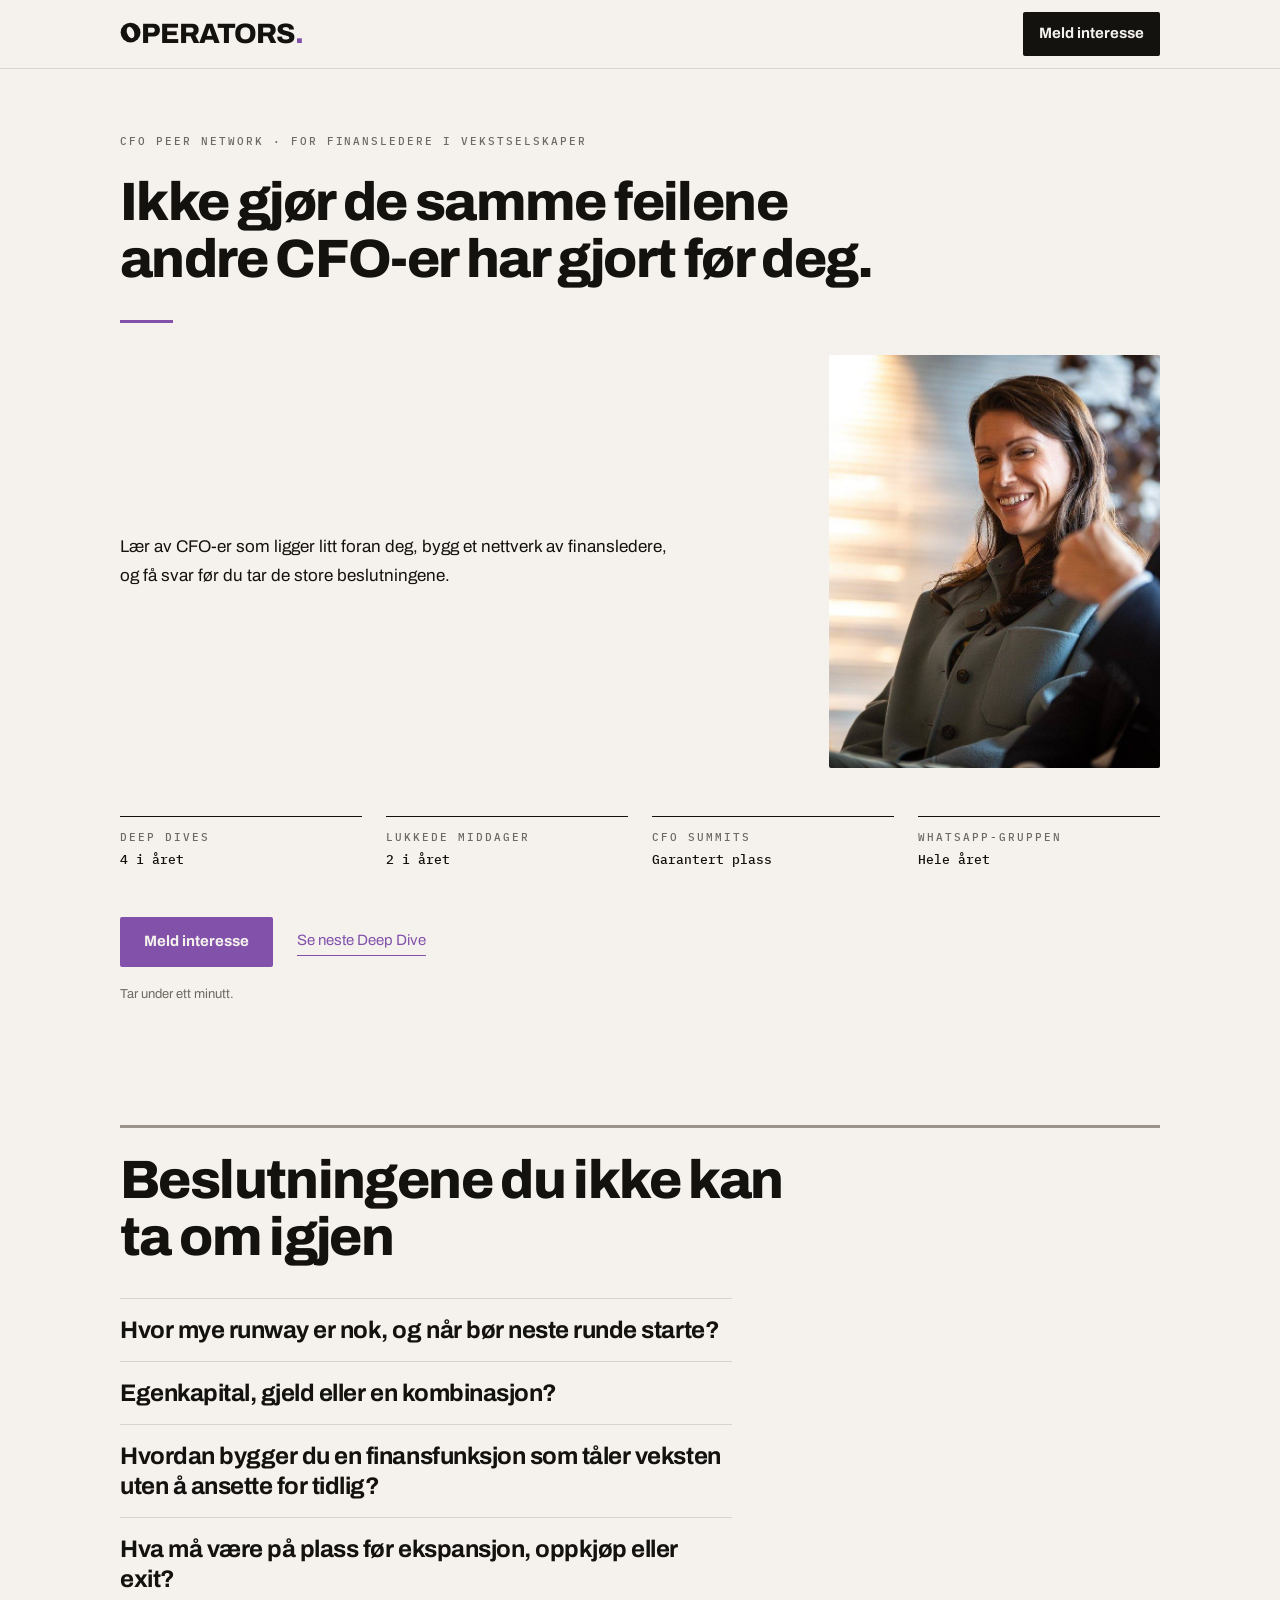
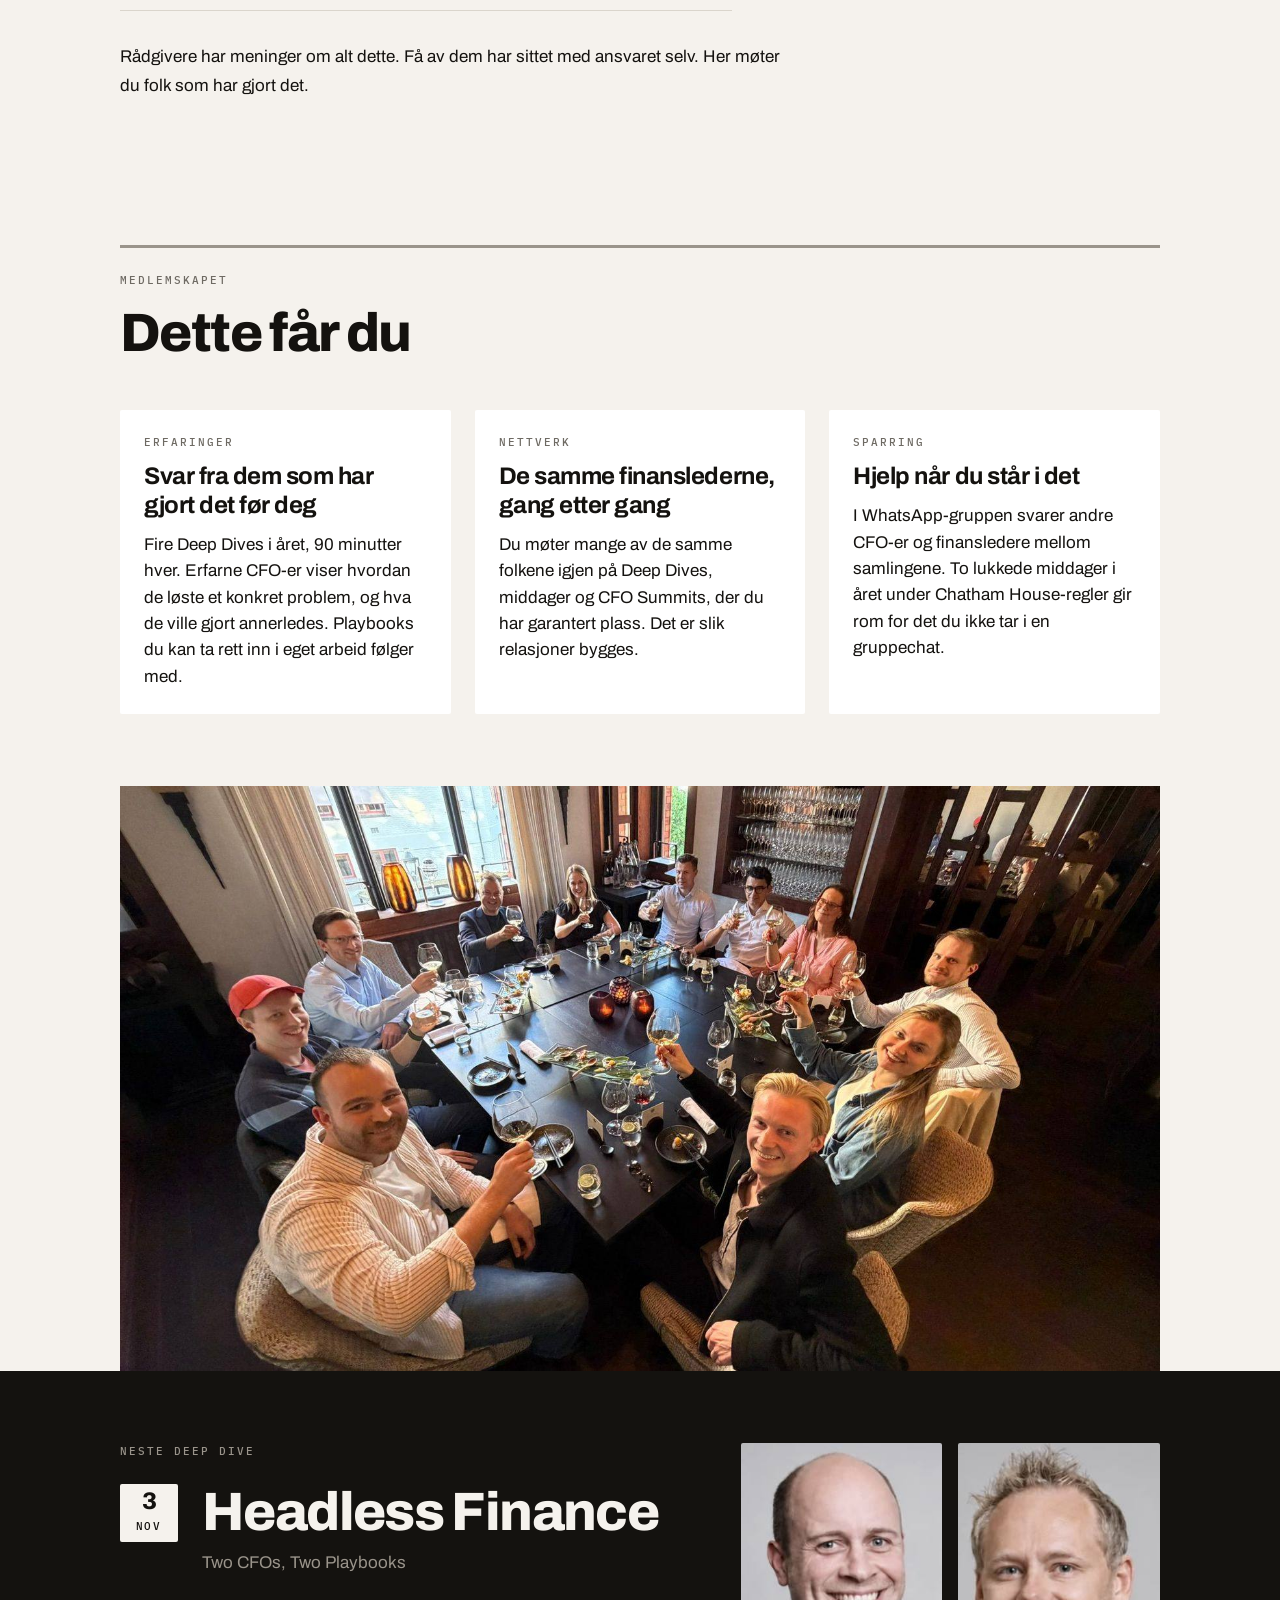
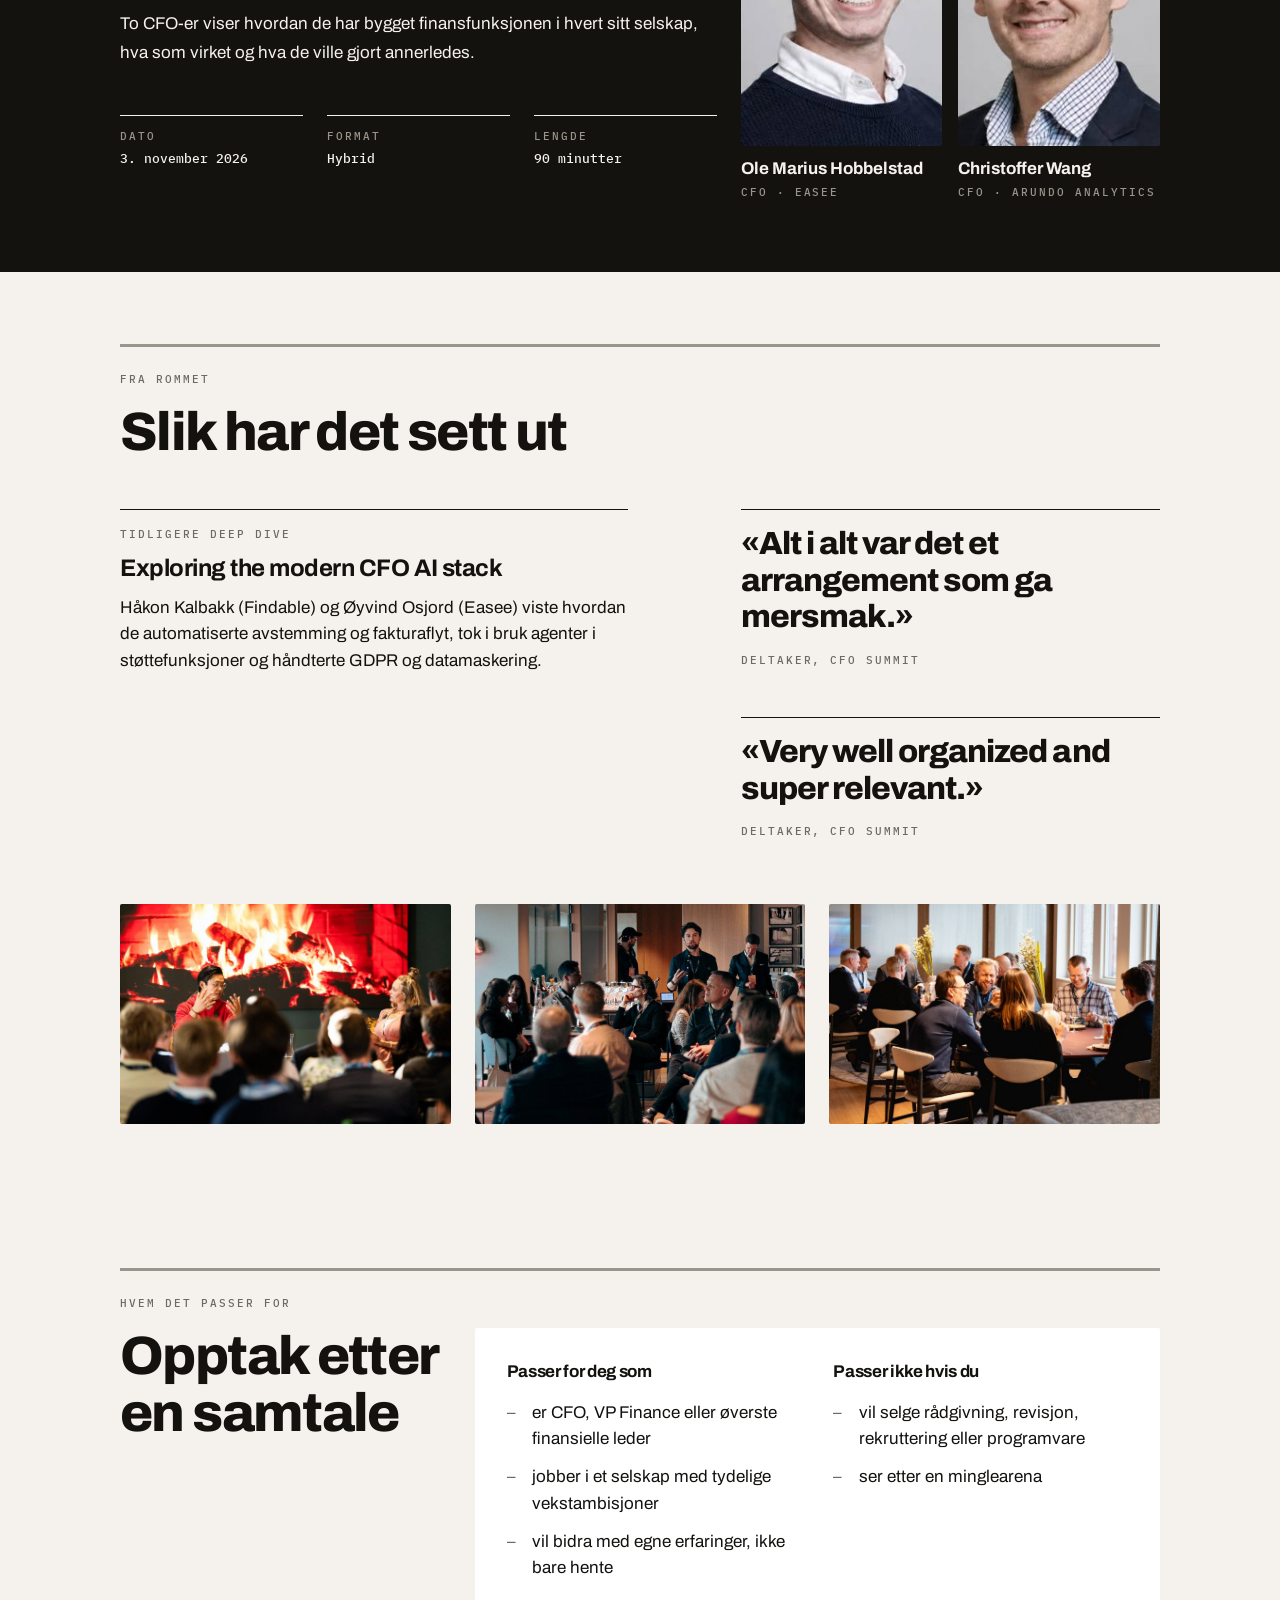
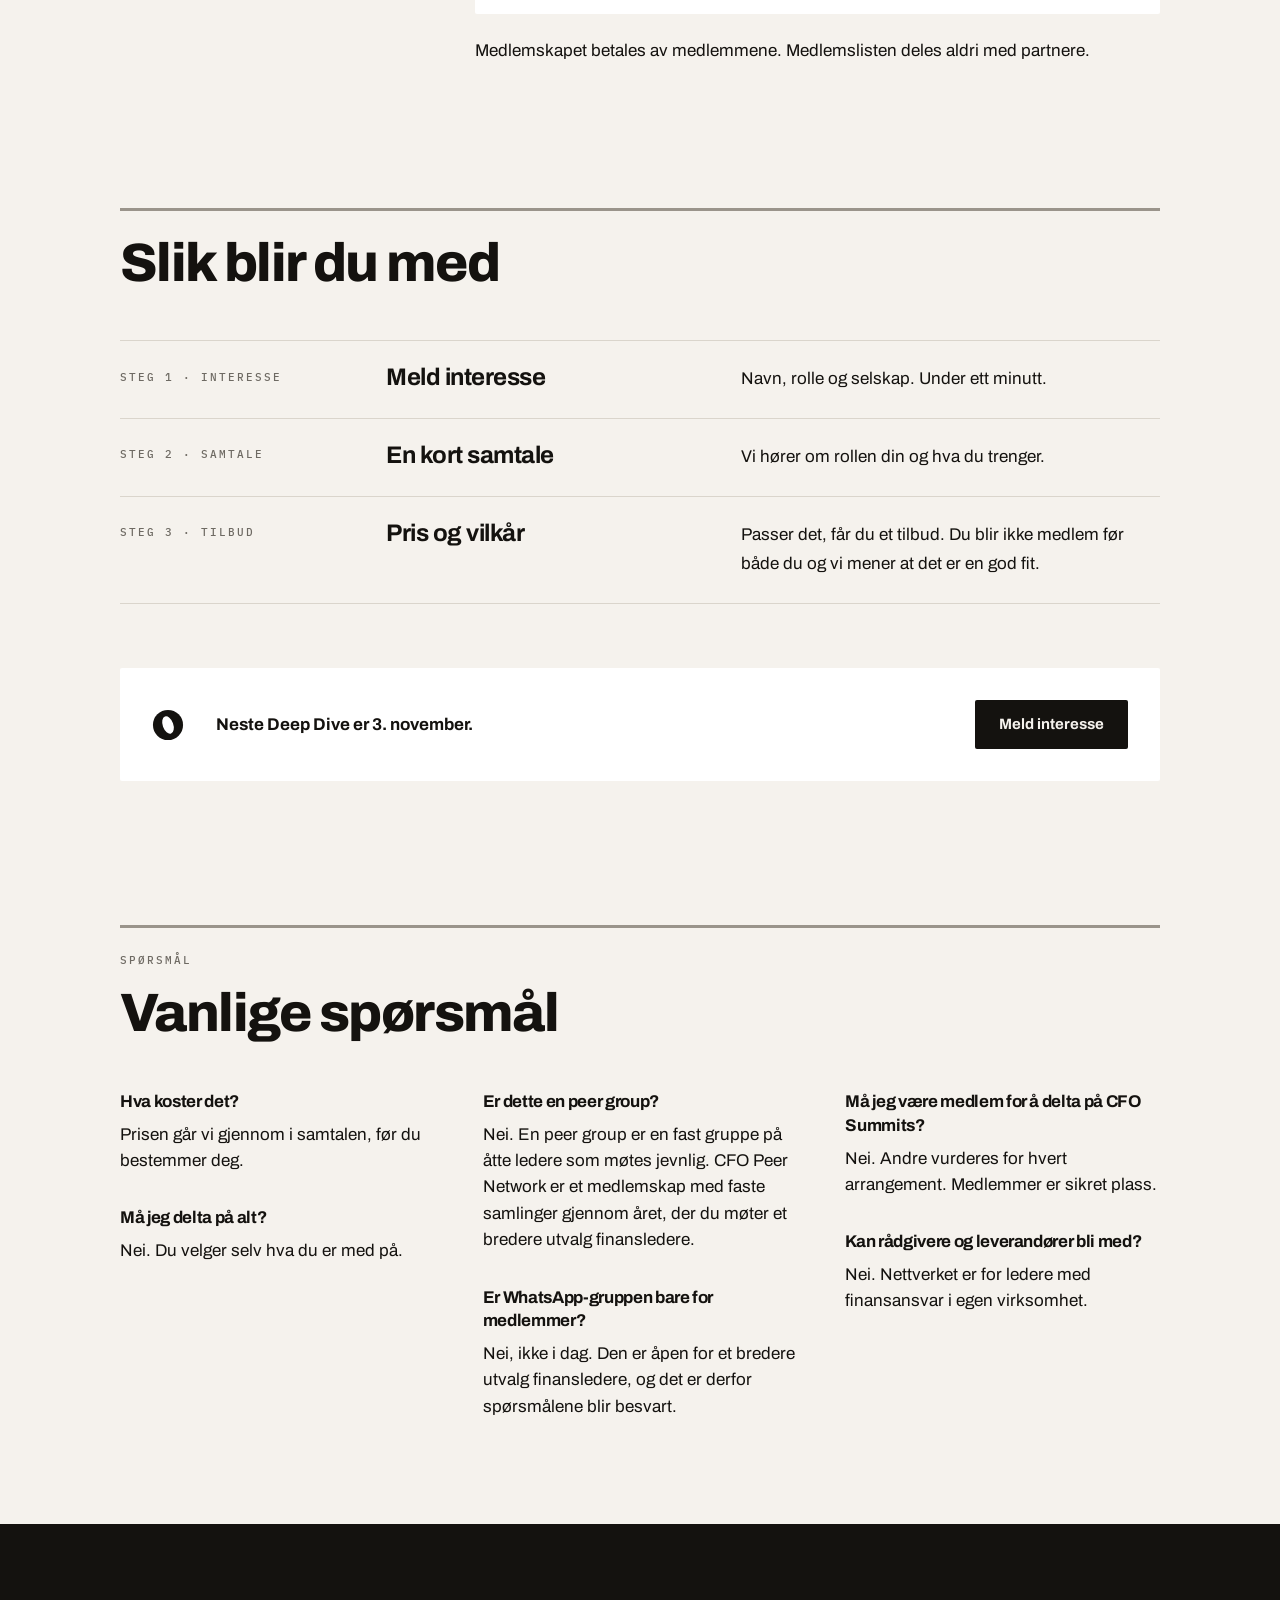
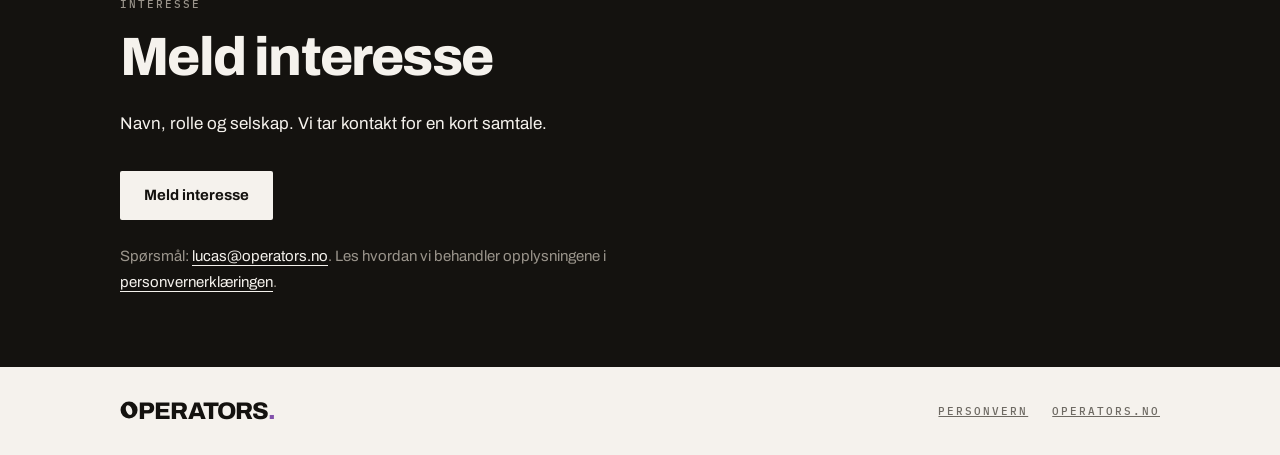
==== cfo-peer-network/index.html @ 30cb0802 "Legg til CFO Peer Network-side - Ny side på /cfo-peer-network/ med samme stilark, fonter og komponen" ====
<!doctype html>
<html lang="no">
<head>
<meta charset="utf-8">
<meta name="viewport" content="width=device-width, initial-scale=1">
<link rel="preload" href="/assets/fonts/archivo-latin-800-normal.woff2" as="font" type="font/woff2" crossorigin>
<link rel="preload" href="/assets/fonts/archivo-latin-400-normal.woff2" as="font" type="font/woff2" crossorigin>
<link rel="stylesheet" href="/assets/operators.css">
<link rel="icon" href="/assets/favicon.svg" type="image/svg+xml">
<title>CFO Peer Network · Operators</title>
<meta name="description" content="Medlemskap for CFO-er og finansledere i vekstselskaper: fire Deep Dives og to lukkede middager i året, WhatsApp-gruppe og garantert plass på CFO Summits.">
<link rel="canonical" href="https://kurs.operators.no/cfo-peer-network/">
<meta property="og:type" content="website">
<meta property="og:title" content="Ikke gjør de samme feilene andre CFO-er har gjort før deg">
<meta property="og:description" content="Medlemskap for CFO-er og finansledere i vekstselskaper: fire Deep Dives og to lukkede middager i året, WhatsApp-gruppe og garantert plass på CFO Summits.">
<meta property="og:url" content="https://kurs.operators.no/cfo-peer-network/">
<meta property="og:image" content="https://kurs.operators.no/assets/img/cfo/summit-bord-32.jpg">
<meta property="og:locale" content="nb_NO">
<meta name="twitter:card" content="summary_large_image">
<script async src="https://tally.so/widgets/embed.js"></script>
<style>
/* Regler fra den nyere versjonen av operators.css som ennå ikke ligger på main.
   Holdes på denne siden, så kurssiden ikke endres. */
.site-head{position:sticky;top:0;z-index:20;padding:var(--op-space-3) 0;background:var(--op-surface);border-bottom:1px solid var(--op-border)}
.site-head .btn-head{padding:var(--op-space-2) var(--op-space-4)}
[id]{scroll-margin-top:5rem}
.hero h1{max-width:24ch}
.hero-body{display:grid;grid-template-columns:repeat(12,minmax(0,1fr));column-gap:var(--op-space-5);align-items:center}
.hero-copy{grid-column:span 7;min-width:0}
.cta-band{display:grid;grid-template-columns:auto minmax(0,1fr) auto;align-items:center;gap:var(--op-space-6);
  margin-top:var(--op-space-8);padding:var(--op-space-6);background:var(--op-surface-raised);border-radius:var(--op-radius-sm)}
.cta-mark{width:32px;height:32px;display:block;color:var(--op-mark)}
.cta-band p{font-size:var(--op-size-body-l);line-height:1.5;max-width:none}
.cta-band b{font-weight:var(--op-weight-bold)}
@media (max-width:760px){
  .hero-body{display:block}
  .cta-band{grid-template-columns:minmax(0,1fr);gap:var(--op-space-5)}
  .cta-band .btn{justify-self:start}
  .cta-mark{width:24px;height:24px}
}

/* CFO Peer Network */

/* Hero */
.hero-photo{grid-column:9 / span 4;margin:0}
.hero-photo img{width:100%;aspect-ratio:4/5;object-fit:cover;border-radius:var(--op-radius-sm)}

/* Spørsmål uten nummer: rekkefølgen betyr ingenting */
.questions.plain li{grid-template-columns:1fr}

/* Tre resultater */
.pillar h3{line-height:1.2}
.pillar > p:not(.op-label){font-size:var(--op-size-body-l);line-height:1.55}

/* Neste Deep Dive */
.dd-head{display:flex;align-items:flex-start;gap:var(--op-space-5);margin-top:var(--op-space-5)}
.date-tile{flex:none;width:58px;height:58px;display:flex;flex-direction:column;align-items:center;justify-content:center;
  background:var(--op-paper);color:var(--op-ink);border-radius:var(--op-radius-sm)}
.date-tile .d{font-weight:var(--op-weight-black);font-size:1.5rem;line-height:1;letter-spacing:var(--op-track-heading)}
.date-tile .m{font-family:var(--op-font-mono);font-weight:var(--op-weight-medium);font-size:var(--op-size-label);
  letter-spacing:var(--op-track-label);text-transform:uppercase;margin-top:var(--op-space-1)}
.dd h2{font-size:var(--op-size-display-xl);font-weight:var(--op-weight-black);letter-spacing:var(--op-track-display);min-width:0}
.dd .role{margin-top:var(--op-space-2);font-size:var(--op-size-body-l);color:var(--op-text-muted)}
.dd .body-l{margin-top:var(--op-space-6)}
.facts.three{grid-template-columns:repeat(3,minmax(0,1fr))}
.speakers{grid-column:8 / span 5;display:grid;grid-template-columns:repeat(2,minmax(0,1fr));gap:var(--op-space-4);align-self:start}
.speaker{margin:0;min-width:0}
.speaker img{width:100%;aspect-ratio:2/3;object-fit:cover;border-radius:var(--op-radius-sm)}
.speaker figcaption{margin-top:var(--op-space-3)}
.speaker .n{font-weight:var(--op-weight-bold);font-size:var(--op-size-body-l);line-height:1.3}
.speaker .op-label{margin-top:var(--op-space-1)}

/* Fra rommet */
.prev{border-top:1px solid var(--op-text);padding-top:var(--op-space-4)}
.prev h3{font-size:var(--op-size-display-m);line-height:1.2;margin-top:var(--op-space-3)}
.prev p:not(.op-label){margin-top:var(--op-space-3);font-size:var(--op-size-body-l);line-height:1.55}
.quotes{display:grid;gap:var(--op-space-7)}
.todo{background:var(--op-grey-200);color:var(--op-ink);padding:0 .2em;border-radius:var(--op-radius-sm)}
.quote.is-todo blockquote{color:var(--op-text-muted)}
.gallery{display:grid;grid-template-columns:repeat(3,minmax(0,1fr));gap:var(--op-space-5);margin-top:var(--op-space-8)}
.g-img{width:100%;aspect-ratio:3/2;object-fit:cover;border-radius:var(--op-radius-sm)}

/* Hvem som betaler */
.payer{grid-column:5 / span 8;margin-top:var(--op-space-5)}
.payer p{font-size:var(--op-size-body-l);line-height:1.55}

@media (max-width:760px){
  .hero-photo{display:none}
  .facts.three{grid-template-columns:repeat(2,minmax(0,1fr))}
  .speakers{grid-column:auto / span 4;margin-top:var(--op-space-7)}
  .gallery{grid-template-columns:1fr}
  .gallery > :nth-child(n+2){display:none}
  .payer{grid-column:auto / span 4}
}
</style>
</head>
<body>
<header class="site-head">
  <div class="wrap">
    <a class="op-logo" href="https://operators.no" aria-label="Operators">
      <svg viewBox="0 0 100 100" xmlns="http://www.w3.org/2000/svg" aria-hidden="true"><mask id="opO-h" maskUnits="userSpaceOnUse" x="0" y="0" width="100" height="100"><rect width="100" height="100" fill="#fff"/><ellipse cx="50" cy="50" rx="16.5" ry="28" fill="#000" transform="rotate(-20 50 50)"/></mask><circle cx="50" cy="50" r="47" fill="currentColor" mask="url(#opO-h)"/></svg>PERATORS<i class="op-dot">.</i>
    </a>
    <a class="btn btn-ink btn-head" href="https://tally.so/r/ODWy2K" data-tally-open="ODWy2K" data-tally-layout="modal" data-tally-width="640" data-tally-auto-close="0">Meld interesse</a>
  </div>
</header>

<main>

<!-- HERO -->
<section class="hero">
  <div class="wrap">
    <p class="op-label">CFO Peer Network · For finansledere i vekstselskaper</p>
    <h1 style="margin-top:var(--op-space-5)">Ikke gjør de samme feilene andre CFO-er har gjort før deg.</h1>
    <div class="op-rule" aria-hidden="true"></div>
    <div class="hero-body">
      <div class="hero-copy">
        <div class="lede">
          <p>Lær av CFO-er som ligger litt foran deg, bygg et nettverk av finansledere, og få svar før du tar de store beslutningene.</p>
        </div>
      </div>
      <figure class="hero-photo" data-bilde="hero">
        <img src="/assets/img/cfo/hero-samtale.jpg" alt="En finansleder ler i en samtale under et CFO Summit" width="719" height="899">
      </figure>
    </div>

    <div class="facts" role="list">
      <div class="fact" role="listitem"><div class="op-label">Deep Dives</div><div class="v">4 i året</div></div>
      <div class="fact" role="listitem"><div class="op-label">Lukkede middager</div><div class="v">2 i året</div></div>
      <div class="fact" role="listitem"><div class="op-label">CFO Summits</div><div class="v">Garantert plass</div></div>
      <div class="fact" role="listitem"><div class="op-label">WhatsApp-gruppen</div><div class="v">Hele året</div></div>
    </div>

    <div class="cta-row">
      <a class="btn btn-primary" href="https://tally.so/r/ODWy2K" data-tally-open="ODWy2K" data-tally-layout="modal" data-tally-width="640" data-tally-auto-close="0">Meld interesse</a>
      <a class="op-link" href="#deep-dive">Se neste Deep Dive</a>
    </div>
    <p class="cta-note muted">Tar under ett minutt.</p>
  </div>
</section>

<!-- PROBLEMET -->
<section class="section">
  <div class="wrap grid">
    <div class="span-8">
      <h2 class="h2">Beslutningene du ikke kan ta om igjen</h2>
      <ol class="questions plain">
        <li><span>Hvor mye runway er nok, og når bør neste runde starte?</span></li>
        <li><span>Egenkapital, gjeld eller en kombinasjon?</span></li>
        <li><span>Hvordan bygger du en finansfunksjon som tåler veksten uten å ansette for tidlig?</span></li>
        <li><span>Hva må være på plass før ekspansjon, oppkjøp eller exit?</span></li>
      </ol>
      <p class="body-l">Rådgivere har meninger om alt dette. Få av dem har sittet med ansvaret selv. Her møter du folk som har gjort det.</p>
    </div>
  </div>
</section>

<!-- DETTE FÅR DU -->
<section class="section">
  <div class="wrap">
    <div class="section-head">
      <p class="op-label">Medlemskapet</p>
      <h2 class="h2">Dette får du</h2>
    </div>
    <div class="pillars">
      <div class="pillar">
        <p class="op-label">Erfaringer</p>
        <h3>Svar fra dem som har gjort det før deg</h3>
        <p>Fire Deep Dives i året, 90 minutter hver. Erfarne CFO-er viser hvordan de løste et konkret problem, og hva de ville gjort annerledes. Playbooks du kan ta rett inn i eget arbeid følger med.</p>
      </div>
      <div class="pillar">
        <p class="op-label">Nettverk</p>
        <h3>De samme finanslederne, gang etter gang</h3>
        <p>Du møter mange av de samme folkene igjen på Deep Dives, middager og CFO Summits, der du har garantert plass. Det er slik relasjoner bygges.</p>
      </div>
      <div class="pillar">
        <p class="op-label">Sparring</p>
        <h3>Hjelp når du står i det</h3>
        <p>I WhatsApp-gruppen svarer andre CFO-er og finansledere mellom samlingene. To lukkede middager i året under Chatham House-regler gir rom for det du ikke tar i en gruppechat.</p>
      </div>
    </div>
  </div>
</section>

<figure class="photo-band" data-bilde="band">
  <div class="wrap"><img src="/assets/img/cfo/middag.jpg" alt="Deltakere skåler rundt bordet under en lukket middag" width="1600" height="900" loading="lazy" style="object-position:45% 50%"></div>
</figure>

<!-- NESTE DEEP DIVE -->
<section class="section dd" data-theme="inverse" id="deep-dive">
  <div class="wrap grid">
    <div class="span-7" style="min-width:0">
      <p class="op-label">Neste Deep Dive</p>
      <div class="dd-head">
        <div class="date-tile" aria-label="3. november"><span class="d">3</span><span class="m">nov</span></div>
        <div style="min-width:0">
          <h2>Headless Finance</h2>
          <p class="role">Two CFOs, Two Playbooks</p>
        </div>
      </div>
      <p class="body-l">To CFO-er viser hvordan de har bygget finansfunksjonen i hvert sitt selskap, hva som virket og hva de ville gjort annerledes.</p>
      <div class="facts three" role="list">
        <div class="fact" role="listitem"><div class="op-label">Dato</div><div class="v">3. november 2026</div></div>
        <div class="fact" role="listitem"><div class="op-label">Format</div><div class="v">Hybrid</div></div>
        <div class="fact" role="listitem"><div class="op-label">Lengde</div><div class="v">90 minutter</div></div>
      </div>
    </div>
    <div class="speakers">
      <figure class="speaker">
        <img src="/assets/img/cfo/hobbelstad.jpg" alt="Portrett av Ole Marius Hobbelstad" width="252" height="386" loading="lazy">
        <figcaption><div class="n">Ole Marius Hobbelstad</div><div class="op-label">CFO · Easee</div></figcaption>
      </figure>
      <figure class="speaker">
        <img src="/assets/img/cfo/wang.jpg" alt="Portrett av Christoffer Wang" width="252" height="386" loading="lazy">
        <figcaption><div class="n">Christoffer Wang</div><div class="op-label">CFO · Arundo Analytics</div></figcaption>
      </figure>
    </div>
  </div>
</section>

<!-- FRA ROMMET -->
<section class="section">
  <div class="wrap grid">
    <div class="span-12 section-head">
      <p class="op-label">Fra rommet</p>
      <h2 class="h2">Slik har det sett ut</h2>
    </div>
    <div class="span-6">
      <div class="prev">
        <p class="op-label">Tidligere Deep Dive</p>
        <h3>Exploring the modern CFO AI stack</h3>
        <p>Håkon Kalbakk (Findable) og Øyvind Osjord (Easee) viste hvordan de automatiserte avstemming og fakturaflyt, tok i bruk agenter i støttefunksjoner og håndterte GDPR og datamaskering.</p>
      </div>
    </div>
    <div class="col-right quotes">
      <!-- SITAT: anonyme, fra tilbakemeldingsskjemaet etter CFO Summit høsten 2024. -->
      <figure class="quote">
        <blockquote>«Alt i alt var det et arrangement som ga mersmak.»</blockquote>
        <figcaption class="op-label">Deltaker, CFO Summit</figcaption>
      </figure>
      <figure class="quote">
        <blockquote>«Very well organized and super relevant.»</blockquote>
        <figcaption class="op-label">Deltaker, CFO Summit</figcaption>
      </figure>
    </div>
    <div class="span-12 gallery">
      <img class="g-img" src="/assets/img/cfo/summit-fireside.jpg" alt="Fireside-samtale foran publikum på et CFO Summit" width="1400" height="933" loading="lazy">
      <img class="g-img" src="/assets/img/cfo/summit-rom.jpg" alt="Innlegg foran finansledere ved bordene på et CFO Summit" width="930" height="620" loading="lazy">
      <img class="g-img" src="/assets/img/cfo/summit-bord-32.jpg" alt="Finansledere rundt bordet under et CFO Summit" width="1400" height="933" loading="lazy">
    </div>
  </div>
</section>

<!-- HVEM DET PASSER FOR -->
<section class="section fit">
  <div class="wrap grid">
    <p class="op-label span-12">Hvem det passer for</p>
    <h2 class="h2 span-4">Opptak etter en samtale</h2>
    <div class="fit-card span-8">
      <div>
        <h3>Passer for deg som</h3>
        <ul class="dash">
          <li>er CFO, VP Finance eller øverste finansielle leder</li>
          <li>jobber i et selskap med tydelige vekstambisjoner</li>
          <li>vil bidra med egne erfaringer, ikke bare hente</li>
        </ul>
      </div>
      <div>
        <h3>Passer ikke hvis du</h3>
        <ul class="dash">
          <li>vil selge rådgivning, revisjon, rekruttering eller programvare</li>
          <li>ser etter en minglearena</li>
        </ul>
      </div>
    </div>
    <div class="payer">
      <p>Medlemskapet betales av medlemmene. Medlemslisten deles aldri med partnere.</p>
    </div>
  </div>
</section>

<!-- SLIK BLIR DU MED -->
<section class="section">
  <div class="wrap">
    <div class="section-head">
      <h2 class="h2">Slik blir du med</h2>
    </div>
    <ol class="steps">
      <li>
        <span class="op-label">Steg 1 · Interesse</span>
        <h3>Meld interesse</h3>
        <p class="body-l">Navn, rolle og selskap. Under ett minutt.</p>
      </li>
      <li>
        <span class="op-label">Steg 2 · Samtale</span>
        <h3>En kort samtale</h3>
        <p class="body-l">Vi hører om rollen din og hva du trenger.</p>
      </li>
      <li>
        <span class="op-label">Steg 3 · Tilbud</span>
        <h3>Pris og vilkår</h3>
        <p class="body-l">Passer det, får du et tilbud. Du blir ikke medlem før både du og vi mener at det er en god fit.</p>
      </li>
    </ol>
    <div class="cta-band">
      <svg class="cta-mark" viewBox="0 0 100 100" xmlns="http://www.w3.org/2000/svg" aria-hidden="true"><mask id="opO-c1" maskUnits="userSpaceOnUse" x="0" y="0" width="100" height="100"><rect width="100" height="100" fill="#fff"/><ellipse cx="50" cy="50" rx="16.5" ry="28" fill="#000" transform="rotate(-20 50 50)"/></mask><circle cx="50" cy="50" r="47" fill="currentColor" mask="url(#opO-c1)"/></svg>
      <p><b>Neste Deep Dive er 3. november.</b></p>
      <a class="btn btn-ink" href="https://tally.so/r/ODWy2K" data-tally-open="ODWy2K" data-tally-layout="modal" data-tally-width="640" data-tally-auto-close="0">Meld interesse</a>
    </div>
  </div>
</section>

<!-- SPØRSMÅL -->
<section class="section faq">
  <div class="wrap">
    <div class="section-head">
      <p class="op-label">Spørsmål</p>
      <h2 class="h2">Vanlige spørsmål</h2>
    </div>
    <div class="faq-cols">
      <div class="qa">
        <h3>Hva koster det?</h3>
        <p>Prisen går vi gjennom i samtalen, før du bestemmer deg.</p>
      </div>
      <div class="qa">
        <h3>Må jeg delta på alt?</h3>
        <p>Nei. Du velger selv hva du er med på.</p>
      </div>
      <div class="qa">
        <h3>Er dette en peer group?</h3>
        <p>Nei. En peer group er en fast gruppe på åtte ledere som møtes jevnlig. CFO Peer Network er et medlemskap med faste samlinger gjennom året, der du møter et bredere utvalg finansledere.</p>
      </div>
      <div class="qa">
        <h3>Er WhatsApp-gruppen bare for medlemmer?</h3>
        <p>Nei, ikke i dag. Den er åpen for et bredere utvalg finansledere, og det er derfor spørsmålene blir besvart.</p>
      </div>
      <div class="qa">
        <h3>Må jeg være medlem for å delta på CFO Summits?</h3>
        <p>Nei. Andre vurderes for hvert arrangement. Medlemmer er sikret plass.</p>
      </div>
      <div class="qa">
        <h3>Kan rådgivere og leverandører bli med?</h3>
        <p>Nei. Nettverket er for ledere med finansansvar i egen virksomhet.</p>
      </div>
    </div>
  </div>
</section>

<!-- INTERESSE -->
<section class="section apply" data-theme="inverse" id="interesse">
  <div class="wrap grid">
    <div class="span-7">
      <p class="op-label">Interesse</p>
      <h2 style="margin-top:var(--op-space-4)">Meld interesse</h2>
      <p class="body-l" style="margin-top:var(--op-space-5)">Navn, rolle og selskap. Vi tar kontakt for en kort samtale.</p>
      <div style="margin-top:var(--op-space-6)">
        <a class="btn btn-paper" href="https://tally.so/r/ODWy2K" data-tally-open="ODWy2K" data-tally-layout="modal" data-tally-width="640" data-tally-auto-close="0">Meld interesse</a>
      </div>
      <p class="contact muted">Spørsmål: <a class="op-link" href="mailto:lucas@operators.no">lucas@operators.no</a>. Les hvordan vi behandler opplysningene i <a class="op-link" href="/personvern/">personvernerklæringen</a>.</p>
    </div>
  </div>
</section>

</main>

<footer class="site-foot">
  <div class="wrap">
    <a class="op-logo" href="https://operators.no" aria-label="Operators">
      <svg viewBox="0 0 100 100" xmlns="http://www.w3.org/2000/svg" aria-hidden="true"><mask id="opO-f" maskUnits="userSpaceOnUse" x="0" y="0" width="100" height="100"><rect width="100" height="100" fill="#fff"/><ellipse cx="50" cy="50" rx="16.5" ry="28" fill="#000" transform="rotate(-20 50 50)"/></mask><circle cx="50" cy="50" r="47" fill="currentColor" mask="url(#opO-f)"/></svg>PERATORS<i class="op-dot">.</i>
    </a>
    <span class="foot-links"><a class="op-label" href="/personvern/">Personvern</a><a class="op-label" href="https://operators.no">operators.no</a></span>
  </div>
</footer>
</body>
</html>
---- assets/operators.css ----
/* Operators kurs · felles stilark
   Kilde for tokens: operators-tokens-purple.css v3.2. Én lilla. Ingen hex i komponentene.
   Fonter er selvhostet (SIL OFL 1.1), se /assets/fonts. */

@font-face{font-family:'Archivo';font-style:normal;font-weight:400;font-display:swap;src:url('/assets/fonts/archivo-latin-400-normal.woff2') format('woff2')}
@font-face{font-family:'Archivo';font-style:normal;font-weight:700;font-display:swap;src:url('/assets/fonts/archivo-latin-700-normal.woff2') format('woff2')}
@font-face{font-family:'Archivo';font-style:normal;font-weight:800;font-display:swap;src:url('/assets/fonts/archivo-latin-800-normal.woff2') format('woff2')}
@font-face{font-family:'IBM Plex Mono';font-style:normal;font-weight:500;font-display:swap;src:url('/assets/fonts/ibm-plex-mono-latin-500-normal.woff2') format('woff2')}
:root{
  --op-accent:#8252AB;
  --op-ink:#14120F; --op-paper:#F5F2ED;
  --op-grey-800:#2E2B26; --op-grey-700:#3A3630; --op-grey-600:#6E6A63;
  --op-grey-400:#9A948B; --op-grey-200:#DAD5CC; --op-white:#FFFFFF;
  --op-surface:var(--op-paper); --op-surface-raised:var(--op-white); --op-surface-inverse:var(--op-ink);
  --op-text:var(--op-ink); --op-text-muted:var(--op-grey-600); --op-text-accent:var(--op-accent);
  --op-text-inverse:var(--op-paper); --op-border:var(--op-grey-200); --op-focus:var(--op-accent);
  --op-action:var(--op-accent); --op-action-label:var(--op-paper);
  --op-action-hover:var(--op-ink); --op-action-hover-label:var(--op-paper);
  --op-mark:var(--op-ink); --op-mark-dot:var(--op-accent);
  --op-font:'Archivo','Helvetica Neue',Arial,sans-serif;
  --op-font-mono:'IBM Plex Mono',ui-monospace,SFMono-Regular,monospace;
  --op-size-display-xl:clamp(2.375rem,1.35rem + 4.4vw,3.375rem);
  --op-size-display-l:clamp(1.75rem,1.3rem + 1.9vw,2rem);
  --op-size-display-m:clamp(1.375rem,1.15rem + 1vw,1.5rem);
  --op-size-heading:1.0625rem; --op-size-body-l:1.0625rem; --op-size-body:.9375rem;
  --op-size-caption:.8125rem; --op-size-label:.6875rem;
  --op-leading-display:1.06; --op-leading-body:1.7;
  --op-track-display:-.03em; --op-track-heading:-.02em; --op-track-label:.18em;
  --op-weight-regular:400; --op-weight-medium:500; --op-weight-bold:700; --op-weight-black:800;
  --op-space-1:.25rem; --op-space-2:.5rem; --op-space-3:.75rem; --op-space-4:1rem; --op-space-5:1.5rem;
  --op-space-6:2rem; --op-space-7:3rem; --op-space-8:4rem; --op-space-9:6rem; --op-space-10:8rem;
  --op-section-y:clamp(3rem,1.5rem + 6vw,4.5rem);
  --op-gutter:clamp(1.25rem,.5rem + 3vw,2.5rem);
  --op-measure:68ch; --op-container:70rem;
  --op-radius-sm:2px; --op-rule-width:3px; --op-rule-strong:var(--op-grey-400);
  --op-duration-fast:140ms; --op-duration-base:220ms; --op-ease:cubic-bezier(.22,.61,.36,1);
}
[data-theme="inverse"]{
  --op-surface:var(--op-ink); --op-surface-raised:var(--op-grey-700);
  --op-text:var(--op-paper); --op-text-muted:var(--op-grey-400); --op-text-accent:var(--op-paper);
  --op-border:var(--op-grey-800); --op-focus:var(--op-paper);
  --op-action-hover:var(--op-paper); --op-action-hover-label:var(--op-ink);
  --op-mark:var(--op-paper); --op-mark-dot:var(--op-accent);
  background:var(--op-surface); color:var(--op-text);
}
*,*::before,*::after{box-sizing:border-box}
html{scroll-behavior:smooth}
body{margin:0;background:var(--op-surface);color:var(--op-text);font-family:var(--op-font);
  font-size:var(--op-size-body);line-height:var(--op-leading-body);-webkit-font-smoothing:antialiased}
h1,h2,h3{margin:0;font-weight:var(--op-weight-bold);line-height:var(--op-leading-display);letter-spacing:var(--op-track-heading)}
p{margin:0;max-width:var(--op-measure)}
img{display:block;max-width:100%;height:auto}
::selection{background:var(--op-ink);color:var(--op-paper)}
:where(a,button,summary):focus-visible{outline:2px solid var(--op-focus);outline-offset:2px}
@media (prefers-reduced-motion:reduce){*,*::before,*::after{transition-duration:.01ms!important;scroll-behavior:auto!important}}

/* Logo */
.op-logo{display:inline-flex;align-items:baseline;white-space:nowrap;font-weight:var(--op-weight-black);
  letter-spacing:-.035em;line-height:1;color:var(--op-mark);text-decoration:none}
.op-logo svg{width:.755em;height:.755em;flex:none;position:relative;top:.012em;display:block}
.op-logo .op-dot{color:var(--op-mark-dot);font-style:normal}

/* Primitiver */
.op-rule{width:14mm;height:var(--op-rule-width);background:var(--op-accent)}
.op-label{font-family:var(--op-font-mono);font-weight:var(--op-weight-medium);font-size:var(--op-size-label);
  text-transform:uppercase;letter-spacing:var(--op-track-label);color:var(--op-text-muted);line-height:1.5}
.op-link{color:var(--op-text-accent);text-decoration:none;
  background-image:linear-gradient(currentColor,currentColor);background-size:100% 1px;
  background-position:0 100%;background-repeat:no-repeat;padding-bottom:2px}
.op-link:hover{background-size:100% 2px}
.btn{display:inline-flex;align-items:center;justify-content:center;min-height:44px;
  padding:var(--op-space-3) var(--op-space-5);border:0;border-radius:var(--op-radius-sm);
  font-family:var(--op-font);font-weight:var(--op-weight-bold);font-size:var(--op-size-body);
  text-align:center;text-decoration:none;cursor:pointer;
  transition:background var(--op-duration-fast) var(--op-ease),color var(--op-duration-fast) var(--op-ease)}
.btn-primary{background:var(--op-action);color:var(--op-action-label)}          /* den ene lilla knappen */
.btn-primary:hover{background:var(--op-action-hover);color:var(--op-action-hover-label)}
.btn-ink{background:var(--op-ink);color:var(--op-paper)}
.btn-ink:hover{background:var(--op-grey-700)}
[data-theme="inverse"] .btn-paper{background:var(--op-paper);color:var(--op-ink)}
[data-theme="inverse"] .btn-paper:hover{background:var(--op-grey-200)}
.arrow{width:20px;height:20px;flex:none}
.arrow path{fill:none;stroke:currentColor;stroke-width:1.15;stroke-linecap:butt;stroke-linejoin:miter;vector-effect:non-scaling-stroke}

/* Layout */
.wrap{max-width:var(--op-container);margin:0 auto;padding:0 var(--op-gutter)}
.section{padding:var(--op-section-y) 0}
.section > .wrap::before{content:"";display:block;grid-column:1 / -1;height:var(--op-rule-width);
  background:var(--op-rule-strong);margin-bottom:var(--op-space-5)}
.section[data-theme="inverse"] > .wrap::before{content:none}
.grid{display:grid;grid-template-columns:repeat(12,minmax(0,1fr));column-gap:var(--op-space-5)}
.span-12{grid-column:1 / -1}.span-8{grid-column:span 8}.span-7{grid-column:span 7}
.span-6{grid-column:span 6}.span-5{grid-column:span 5}.span-4{grid-column:span 4}
.col-right{grid-column:8 / span 5}
.stack>*+*{margin-top:var(--op-space-5)}
.lede{font-size:var(--op-size-body-l)}
.body-l{font-size:var(--op-size-body-l)}
.muted{color:var(--op-text-muted)}
.nowrap{white-space:nowrap}
.h2{font-size:var(--op-size-display-xl);font-weight:var(--op-weight-black);letter-spacing:var(--op-track-display);max-width:22ch}
.h3{font-size:var(--op-size-heading)}
.op-label + .h2{margin-top:var(--op-space-4)}
.section-head{margin-bottom:var(--op-space-7)}
.section-head .h2 + p{margin-top:var(--op-space-5)}
.section-head.split{display:grid;grid-template-columns:repeat(12,minmax(0,1fr));column-gap:var(--op-space-5);align-items:end}
.section-head.split .op-label{grid-column:1 / -1}
.section-head.split .h2{grid-column:span 6}
.section-head.split .h2 + p{grid-column:8 / span 5;margin-top:0}

/* Topp */
.site-head{position:sticky;top:0;z-index:20;padding:var(--op-space-3) 0;background:var(--op-surface);border-bottom:1px solid var(--op-border)}
.site-head .btn-head{padding:var(--op-space-2) var(--op-space-4)}
[id]{scroll-margin-top:5rem}
.site-head .wrap{display:flex;align-items:center;justify-content:space-between;gap:var(--op-space-4)}
.site-head .op-logo{font-size:28px}

/* Hero */
.hero{padding:var(--op-space-8) 0 var(--op-space-7)}
.hero h1{font-size:var(--op-size-display-xl);font-weight:var(--op-weight-black);letter-spacing:var(--op-track-display);
  line-height:var(--op-leading-display)}
.hero .op-rule{margin:var(--op-space-6) 0}
.hero .lede{max-width:56ch}
.hero .lede.stack>*+*{margin-top:var(--op-space-4)}
.hero h1{max-width:24ch}
.outcomes-intro{margin-top:var(--op-space-6);font-weight:var(--op-weight-bold);font-size:var(--op-size-body-l)}
.outcomes{list-style:none;margin:var(--op-space-3) 0 0;padding:0;max-width:60ch}
.outcomes li{display:grid;grid-template-columns:2.5rem 1fr;align-items:baseline;padding:var(--op-space-3) 0;
  border-top:1px solid var(--op-border);font-size:var(--op-size-body-l);line-height:1.5}
.outcomes li:last-child{border-bottom:1px solid var(--op-border)}
.outcomes b{font-weight:var(--op-weight-bold)}
.hero-body{display:grid;grid-template-columns:repeat(12,minmax(0,1fr));column-gap:var(--op-space-5);align-items:center}
.hero-copy{grid-column:span 7;min-width:0}
/* Rommet: åtte plasser rundt O-en, én lilla. Brand spec §4. */
.room{grid-column:9 / span 4;margin:0;color:var(--op-ink)}
.room svg{display:block;width:100%;max-width:260px;height:auto}
.room .seat-you{fill:var(--op-accent)}
.room figcaption{margin-top:var(--op-space-4)}
/* Søk-blokk: O-merket, én faktalinje, én knapp. Klaring rundt O-en = O-ens høyde. */
.cta-band{display:grid;grid-template-columns:auto minmax(0,1fr) auto;align-items:center;gap:var(--op-space-6);
  margin-top:var(--op-space-8);padding:var(--op-space-6);background:var(--op-surface-raised);border-radius:var(--op-radius-sm)}
.cta-mark{width:32px;height:32px;display:block;color:var(--op-mark)}
.cta-band p{font-size:var(--op-size-body-l);line-height:1.5;max-width:none}
.cta-band b{font-weight:var(--op-weight-bold)}
.facts{display:grid;grid-template-columns:repeat(4,minmax(0,1fr));gap:0 var(--op-space-5);margin-top:var(--op-space-7)}
.fact{border-top:1px solid var(--op-text);padding-top:var(--op-space-3)}
.fact .v{font-family:var(--op-font-mono);font-weight:var(--op-weight-medium);font-size:var(--op-size-caption);
  margin-top:var(--op-space-1);line-height:1.5}
.cta-row{display:flex;flex-wrap:wrap;align-items:center;gap:var(--op-space-5);margin-top:var(--op-space-7)}
.cta-note{margin-top:var(--op-space-4);font-size:var(--op-size-caption)}
.photo-band{margin:0}
.photo-band img{width:100%;aspect-ratio:16/9;object-fit:cover;object-position:35% 30%}

/* Problem */
.questions{list-style:none;margin:var(--op-space-6) 0;padding:0;max-width:var(--op-measure)}
.questions li{display:grid;grid-template-columns:3rem 1fr;align-items:baseline;padding:var(--op-space-4) 0;
  border-top:1px solid var(--op-border);font-weight:var(--op-weight-bold);font-size:var(--op-size-display-m);
  letter-spacing:var(--op-track-heading);line-height:1.25}
.questions li:last-child{border-bottom:1px solid var(--op-border)}

/* Byggesteiner */
.tiles{display:grid;grid-template-columns:repeat(2,minmax(0,1fr));gap:var(--op-space-7) var(--op-space-5)}
.tile{border-top:1px solid var(--op-text);padding-top:var(--op-space-4)}
.tile h3{font-size:var(--op-size-display-m);margin:var(--op-space-3) 0 var(--op-space-3)}
.pillars-head{margin:var(--op-space-9) 0 var(--op-space-6)}
.pillars-head .h2,.calc-head .h2{font-size:var(--op-size-display-l);font-weight:var(--op-weight-bold);letter-spacing:var(--op-track-heading)}
.pillars{display:grid;grid-template-columns:repeat(3,minmax(0,1fr));gap:var(--op-space-5)}
.pillar{background:var(--op-surface-raised);padding:var(--op-space-5);border-radius:var(--op-radius-sm)}
.pillar h3{font-size:var(--op-size-display-m);margin:var(--op-space-3) 0}
.closing{margin-top:var(--op-space-6);font-weight:var(--op-weight-bold);font-size:var(--op-size-body-l)}

/* Steg */
.steps{list-style:none;margin:0;padding:0}
.steps li{display:grid;grid-template-columns:repeat(12,minmax(0,1fr));column-gap:var(--op-space-5);
  padding:var(--op-space-5) 0;border-top:1px solid var(--op-border)}
.steps li:last-child{border-bottom:1px solid var(--op-border)}
.steps .op-label{grid-column:span 3;padding-top:.3em}
.steps h3{grid-column:span 4;font-size:var(--op-size-display-m)}
.steps p{grid-column:span 5}

/* Sitat */
.quote{margin:0;padding-top:var(--op-space-4);border-top:1px solid var(--op-text)}
.quote blockquote{margin:0;font-weight:var(--op-weight-black);font-size:var(--op-size-display-l);
  letter-spacing:var(--op-track-display);line-height:1.15;max-width:22ch}
.quote figcaption{margin-top:var(--op-space-4)}
.note{margin-top:var(--op-space-6);padding:var(--op-space-5);background:var(--op-surface-raised);
  border-radius:var(--op-radius-sm);max-width:var(--op-measure)}

/* Espen */
.espen-photo img{width:100%;aspect-ratio:4/5;object-fit:cover}
.espen h2{font-size:var(--op-size-display-xl);font-weight:var(--op-weight-black);letter-spacing:var(--op-track-display)}
.espen .role{margin-top:var(--op-space-3);font-size:var(--op-size-body-l)}
.dl{margin:var(--op-space-6) 0 0;padding:0}
.dl div{display:grid;grid-template-columns:8.5rem 1fr;gap:var(--op-space-4);padding:var(--op-space-4) 0;
  border-top:1px solid var(--op-border)}
.dl div:last-child{border-bottom:1px solid var(--op-border)}
.dl dt{padding-top:.35em}
.dl dd{margin:0}
.espen .quote{margin-top:var(--op-space-7);border-top-color:var(--op-text)}
.espen .quote blockquote{font-size:var(--op-size-display-m);letter-spacing:var(--op-track-heading);max-width:30ch}

/* Ressurser: kort i tre kolonner */
.cards{list-style:none;margin:0;padding:0;display:grid;grid-template-columns:repeat(3,minmax(0,1fr));
  gap:var(--op-space-7) var(--op-space-6)}
.card{border-top:1px solid var(--op-border);padding-top:var(--op-space-4)}
.card h3{font-size:var(--op-size-display-m);line-height:1.2;margin-top:var(--op-space-3)}
.card p:not(.op-label){margin-top:var(--op-space-3);font-size:var(--op-size-body-l);line-height:1.55}
.card .card-links{display:flex;flex-wrap:wrap;align-items:baseline;gap:var(--op-space-2);margin-top:var(--op-space-4)}
.card-links .sep{color:var(--op-text-muted)}
.card-links a{position:relative}
.card-links a::after{content:"";position:absolute;inset:-12px -4px}   /* 44 px treffflate */
.card{display:flex;flex-direction:column}
.card h3 + p:has(+ .player){padding-bottom:var(--op-space-4)}
/* Podkastspiller: Spotify, ferdiglastet, nederst i kortet */
.player{margin-top:auto}
.player iframe{display:block;width:100%;height:152px;border:0;border-radius:var(--op-radius-sm)}

/* Passer */
.fit-card{align-self:start;margin-top:var(--op-space-4);padding:var(--op-space-6);background:var(--op-surface-raised);
  border-radius:var(--op-radius-sm);display:grid;grid-template-columns:repeat(2,minmax(0,1fr));gap:var(--op-space-6)}
.fit-card h3{font-size:var(--op-size-heading);line-height:1.4;margin-bottom:var(--op-space-4)}
.dash{list-style:none;margin:0;padding:0}
.dash li{position:relative;padding-left:1.5em;font-size:var(--op-size-body-l);line-height:1.55}
.dash li+li{margin-top:var(--op-space-3)}
.dash li::before{content:"\2013";position:absolute;left:0;color:var(--op-text-muted)}
.rows{list-style:none;margin:0;padding:0}
.rows li{padding:var(--op-space-4) 0;border-top:1px solid var(--op-border);font-size:var(--op-size-body-l);line-height:1.5}
.rows li:last-child{border-bottom:1px solid var(--op-border)}

/* Pris */
.prices{margin-top:var(--op-space-6)}
.price{display:flex;justify-content:space-between;align-items:baseline;gap:var(--op-space-4);
  padding:var(--op-space-5) 0;border-top:1px solid var(--op-text)}
.price:last-of-type{border-bottom:1px solid var(--op-text)}
.price .amt{font-family:var(--op-font-mono);font-weight:var(--op-weight-medium);font-size:var(--op-size-display-m);white-space:nowrap}
.price .who{font-weight:var(--op-weight-bold);font-size:var(--op-size-body-l)}
.validity{margin-top:var(--op-space-3)}
.roi{margin-top:var(--op-space-6);font-size:var(--op-size-body-l);max-width:44ch}

/* Regnestykket: glidere og resultat. Ingen ny farge: ink, grå og fokusringen. */
.calc{margin-top:var(--op-space-9)}
.calc-head .h2{margin-top:var(--op-space-4)}
.calc-head .body-l{margin-top:var(--op-space-5)}
.calc-body{display:grid;grid-template-columns:repeat(12,minmax(0,1fr));column-gap:var(--op-space-5);
  margin-top:var(--op-space-7);align-items:start}
.calc-in{grid-column:span 6}
.calc-out{grid-column:8 / span 5;margin:0}
.slider+.slider{margin-top:var(--op-space-7)}
.slider label{display:block}
.slider-val{margin-top:var(--op-space-2);font-family:var(--op-font-mono);font-weight:var(--op-weight-medium);
  font-size:var(--op-size-display-m);line-height:1.3;font-variant-numeric:tabular-nums}
.slider-sub{font-size:var(--op-size-caption);color:var(--op-text-muted);margin-left:var(--op-space-2)}
.slider input[type=range]{--f:0;-webkit-appearance:none;appearance:none;display:block;width:100%;height:44px;
  margin:var(--op-space-2) 0 0;padding:0;background:transparent;cursor:pointer}
.slider input[type=range]:focus{outline:none}
.slider input[type=range]::-webkit-slider-runnable-track{height:2px;border:0;
  background-color:var(--op-border);background-image:linear-gradient(var(--op-text),var(--op-text));
  background-repeat:no-repeat;background-size:calc(9px + (100% - 18px) * var(--f)) 100%}
.slider input[type=range]::-webkit-slider-thumb{-webkit-appearance:none;appearance:none;width:18px;height:18px;
  margin-top:-8px;border:0;border-radius:0;background:var(--op-text)}
.slider input[type=range]::-moz-range-track{height:2px;border:0;background:var(--op-border)}
.slider input[type=range]::-moz-range-progress{height:2px;background:var(--op-text)}
.slider input[type=range]::-moz-range-thumb{width:18px;height:18px;border:0;border-radius:0;background:var(--op-text)}
.slider input[type=range]:focus-visible::-webkit-slider-thumb{outline:2px solid var(--op-focus);outline-offset:2px}
.slider input[type=range]:focus-visible::-moz-range-thumb{outline:2px solid var(--op-focus);outline-offset:2px}
.ticks{position:relative;height:1.5em;font-family:var(--op-font-mono);font-weight:var(--op-weight-medium);
  font-size:var(--op-size-label);color:var(--op-text-muted);line-height:1.5}
.ticks span{position:absolute;top:0;left:0;white-space:nowrap}
.ticks span[style]{left:calc(9px + (100% - 18px) * var(--f))}
.ticks .end{left:auto;right:0}
.calc-out div{display:grid;grid-template-columns:minmax(0,1fr) auto;align-items:baseline;gap:var(--op-space-4);
  padding:var(--op-space-5) 0;border-top:1px solid var(--op-text)}
.calc-out div:last-child{border-bottom:1px solid var(--op-text)}
.calc-out dt{font-weight:var(--op-weight-bold);font-size:var(--op-size-body-l);line-height:1.4}
.calc-out dd{margin:0;font-family:var(--op-font-mono);font-weight:var(--op-weight-medium);
  font-size:var(--op-size-display-m);white-space:nowrap;font-variant-numeric:tabular-nums}
.calc-sub{display:block;margin-top:var(--op-space-1);font-weight:var(--op-weight-regular);
  font-size:var(--op-size-caption);color:var(--op-text-muted)}
.calc-note{margin-top:var(--op-space-5);font-size:var(--op-size-caption)}

/* Spørsmål: alle svar åpne, i kolonner */
.faq-cols{column-count:3;column-gap:var(--op-space-7)}
.faq-group{break-after:avoid;break-after:avoid-column;margin-bottom:var(--op-space-3)}
.qa{break-inside:avoid;padding-bottom:var(--op-space-6)}
.qa h3{font-size:var(--op-size-heading);line-height:1.4}
.qa p{margin-top:var(--op-space-2);font-size:var(--op-size-body-l);line-height:1.55}

/* Søk */
.apply h2{font-size:var(--op-size-display-xl);font-weight:var(--op-weight-black);letter-spacing:var(--op-track-display)}
.apply .facts{margin-top:var(--op-space-7)}
.apply .fact{border-top-color:var(--op-text)}
.contact{margin-top:var(--op-space-5)}

/* Bunn */
.site-foot{padding:var(--op-space-6) 0}
.site-foot .wrap{display:flex;justify-content:space-between;align-items:center;gap:var(--op-space-4);flex-wrap:wrap}
.site-foot .op-logo{font-size:24px}

/* Nettbrett */
@media (max-width:1000px){
  .cards{grid-template-columns:repeat(2,minmax(0,1fr))}
  .faq-cols{column-count:2}
}
/* Mobil */
@media (max-width:760px){
  .h2{font-size:var(--op-size-display-l)}
  .section-head.split{display:block}
  .hero-body{display:block}
  .room{display:none}
  .cta-band{grid-template-columns:minmax(0,1fr);gap:var(--op-space-5)}
  .cta-band .btn{justify-self:start}
  .cta-mark{width:24px;height:24px}
  .span-7 > .quote:first-child{margin-top:var(--op-space-6)}
  .section-head.split .h2 + p{margin-top:var(--op-space-5)}
  .cards{grid-template-columns:1fr}
  .fit-card{grid-template-columns:1fr;padding:var(--op-space-5)}
  .faq-cols{column-count:1}
  .grid{grid-template-columns:repeat(4,minmax(0,1fr))}
  .span-8,.span-7,.span-6,.span-5,.span-4{grid-column:span 4}
  .col-right{grid-column:auto / span 4;margin-top:var(--op-space-7)}
  .facts{grid-template-columns:repeat(2,minmax(0,1fr));gap:var(--op-space-5) var(--op-space-4)}
  .photo-band img{aspect-ratio:4/3;object-position:28% 30%}
  .tiles,.pillars{grid-template-columns:1fr}
  .steps li{grid-template-columns:1fr}
  .steps .op-label,.steps h3,.steps p{grid-column:auto}
  .steps h3{margin:var(--op-space-2) 0}
  .espen-photo{margin-bottom:var(--op-space-6)}
  .dl div{grid-template-columns:1fr;gap:var(--op-space-1)}
  .questions li{grid-template-columns:2.25rem 1fr}
  .calc-body{grid-template-columns:1fr}
  .calc-in,.calc-out{grid-column:auto}
  .calc-out{margin-top:var(--op-space-7)}
}
/* Bunntekst med lenker */
.site-foot .foot-links{display:flex;gap:var(--op-space-5);flex-wrap:wrap;align-items:center}

/* Juridiske sider */
.legal{padding:var(--op-space-8) 0 var(--op-section-y)}
.legal h1{font-size:var(--op-size-display-xl);font-weight:var(--op-weight-black);letter-spacing:var(--op-track-display);line-height:var(--op-leading-display)}
.legal .op-rule{margin:var(--op-space-6) 0}
.legal .lede{max-width:60ch}
.legal section{margin-top:var(--op-space-8);padding-top:var(--op-space-5);border-top:1px solid var(--op-border);max-width:var(--op-measure)}
.legal section h2{font-size:var(--op-size-display-m);margin:var(--op-space-3) 0 var(--op-space-4)}
.legal section p+p,.legal section p+ul,.legal section ul+p{margin-top:var(--op-space-4)}
.legal ul.rows{margin-top:var(--op-space-4)}
.legal ul.rows li{font-size:var(--op-size-body)}
.legal .body-l{font-size:var(--op-size-body-l)}
@media (max-width:440px){.legal h1{font-size:var(--op-size-display-l)}}
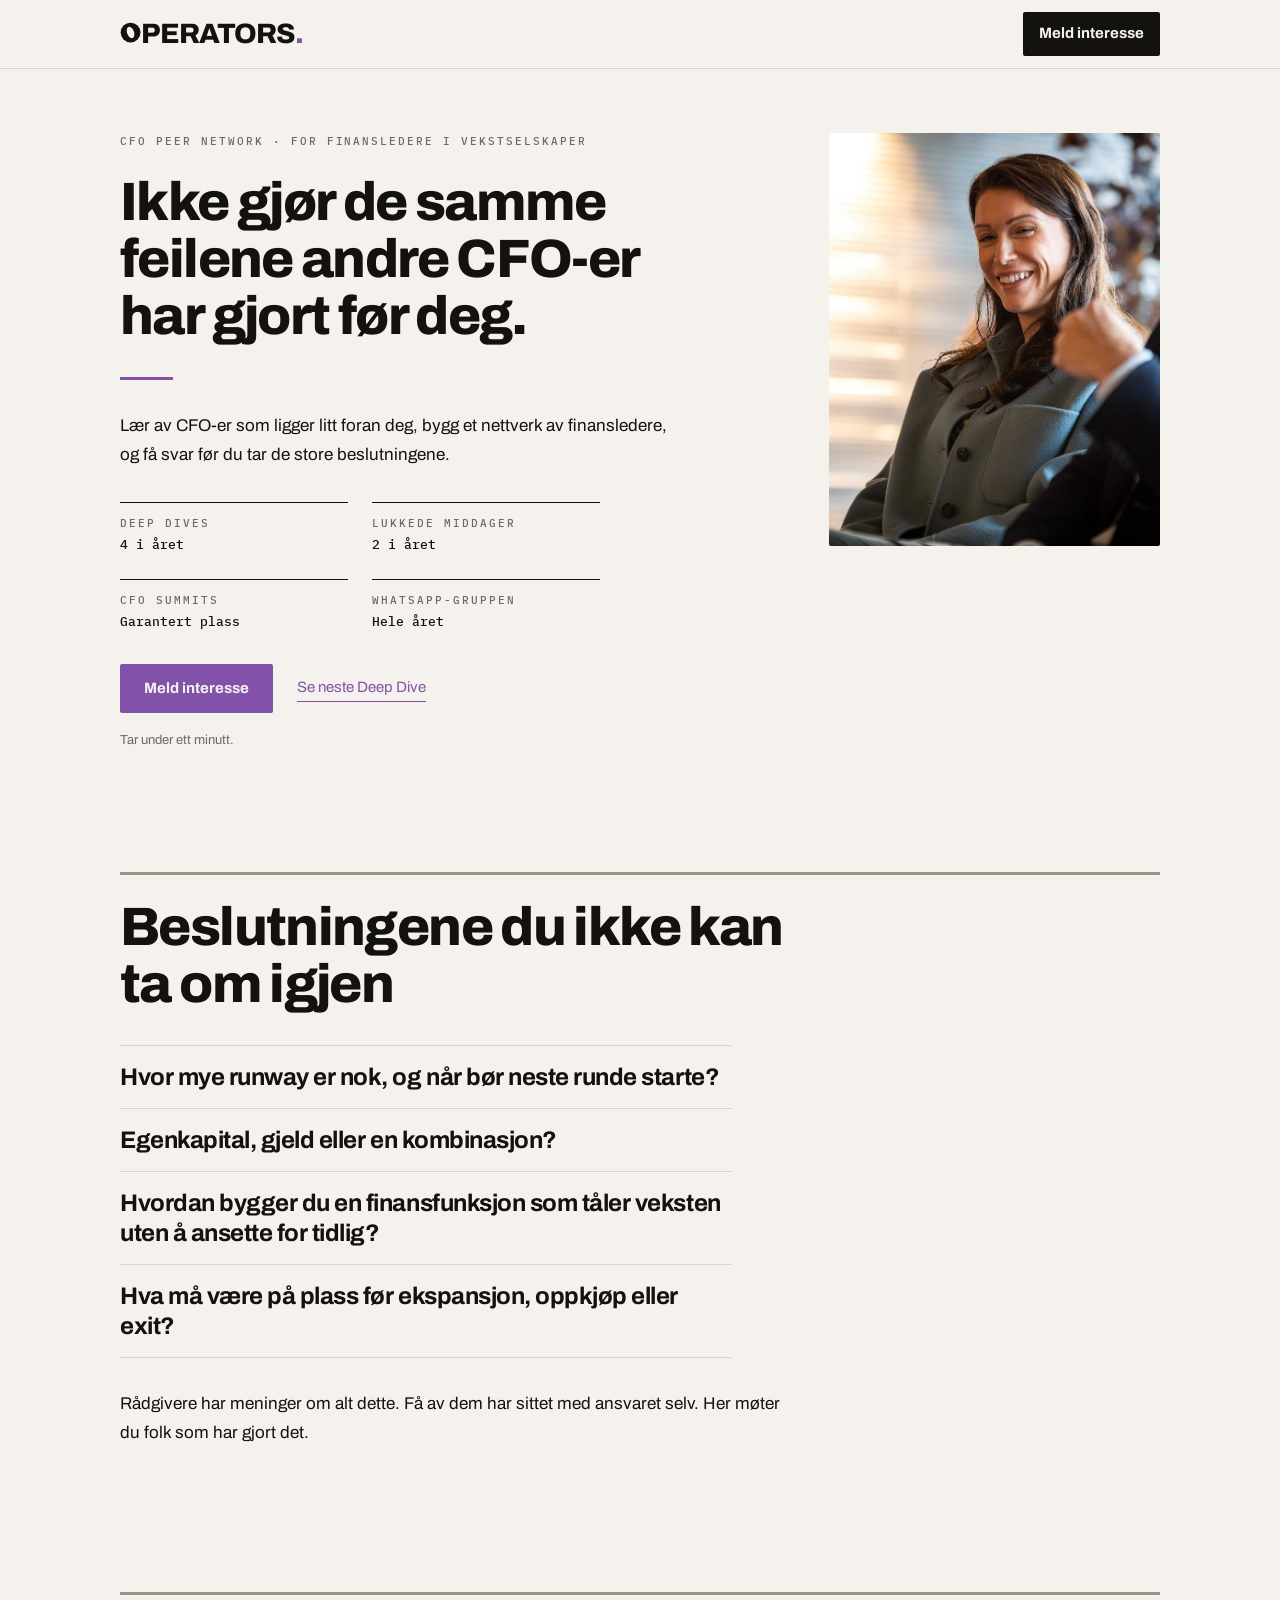
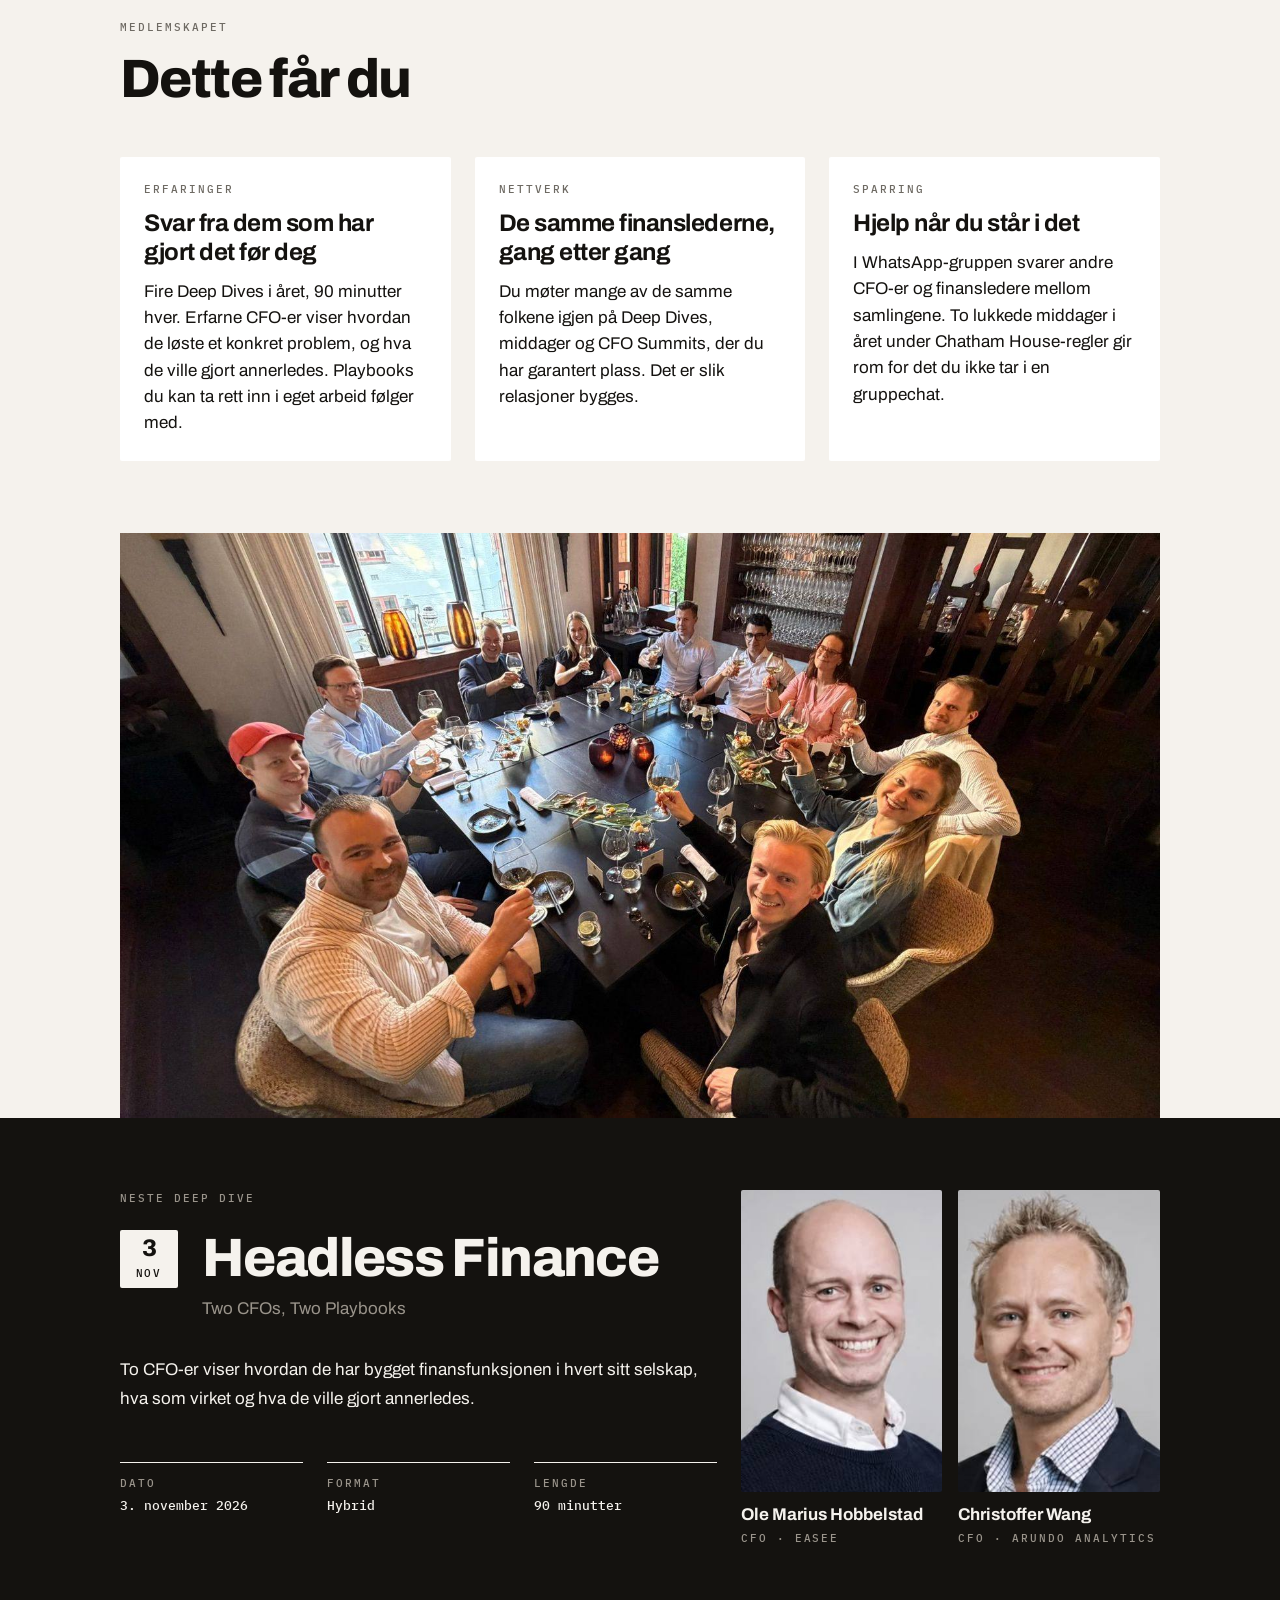
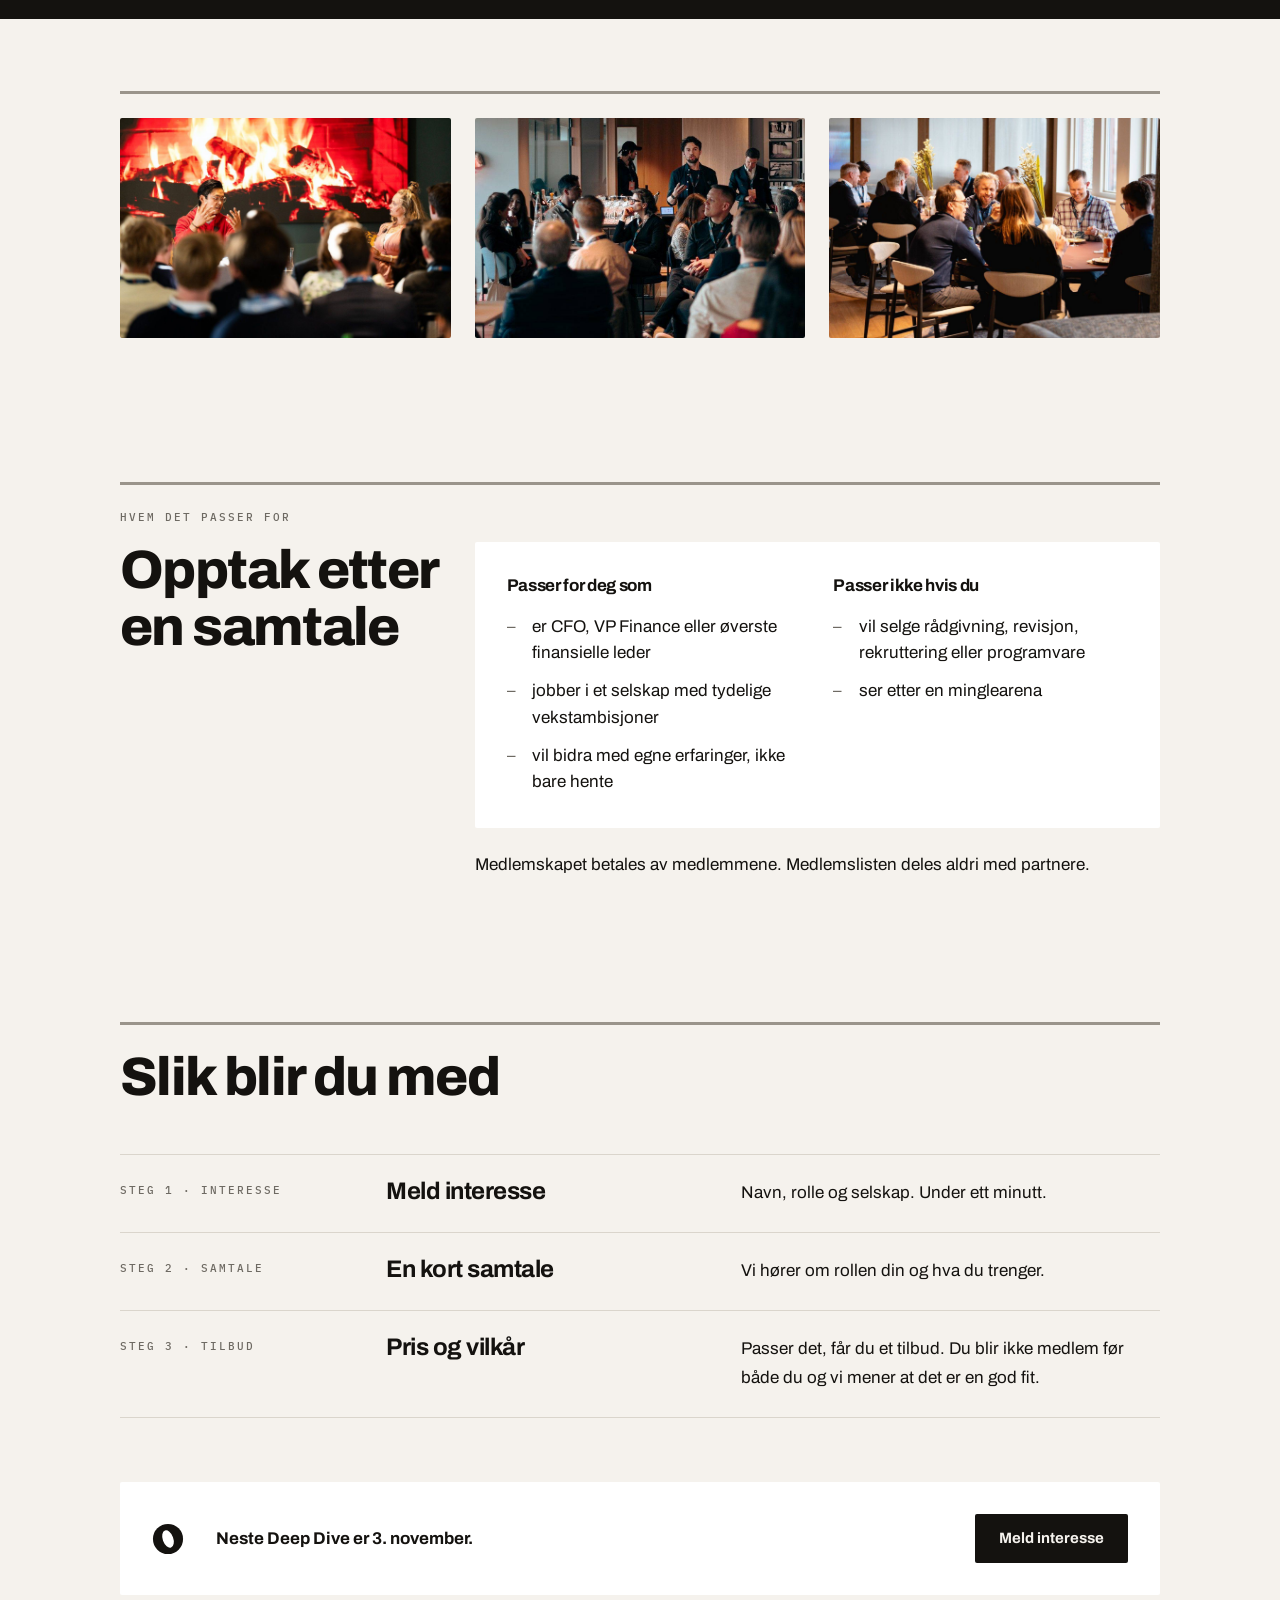
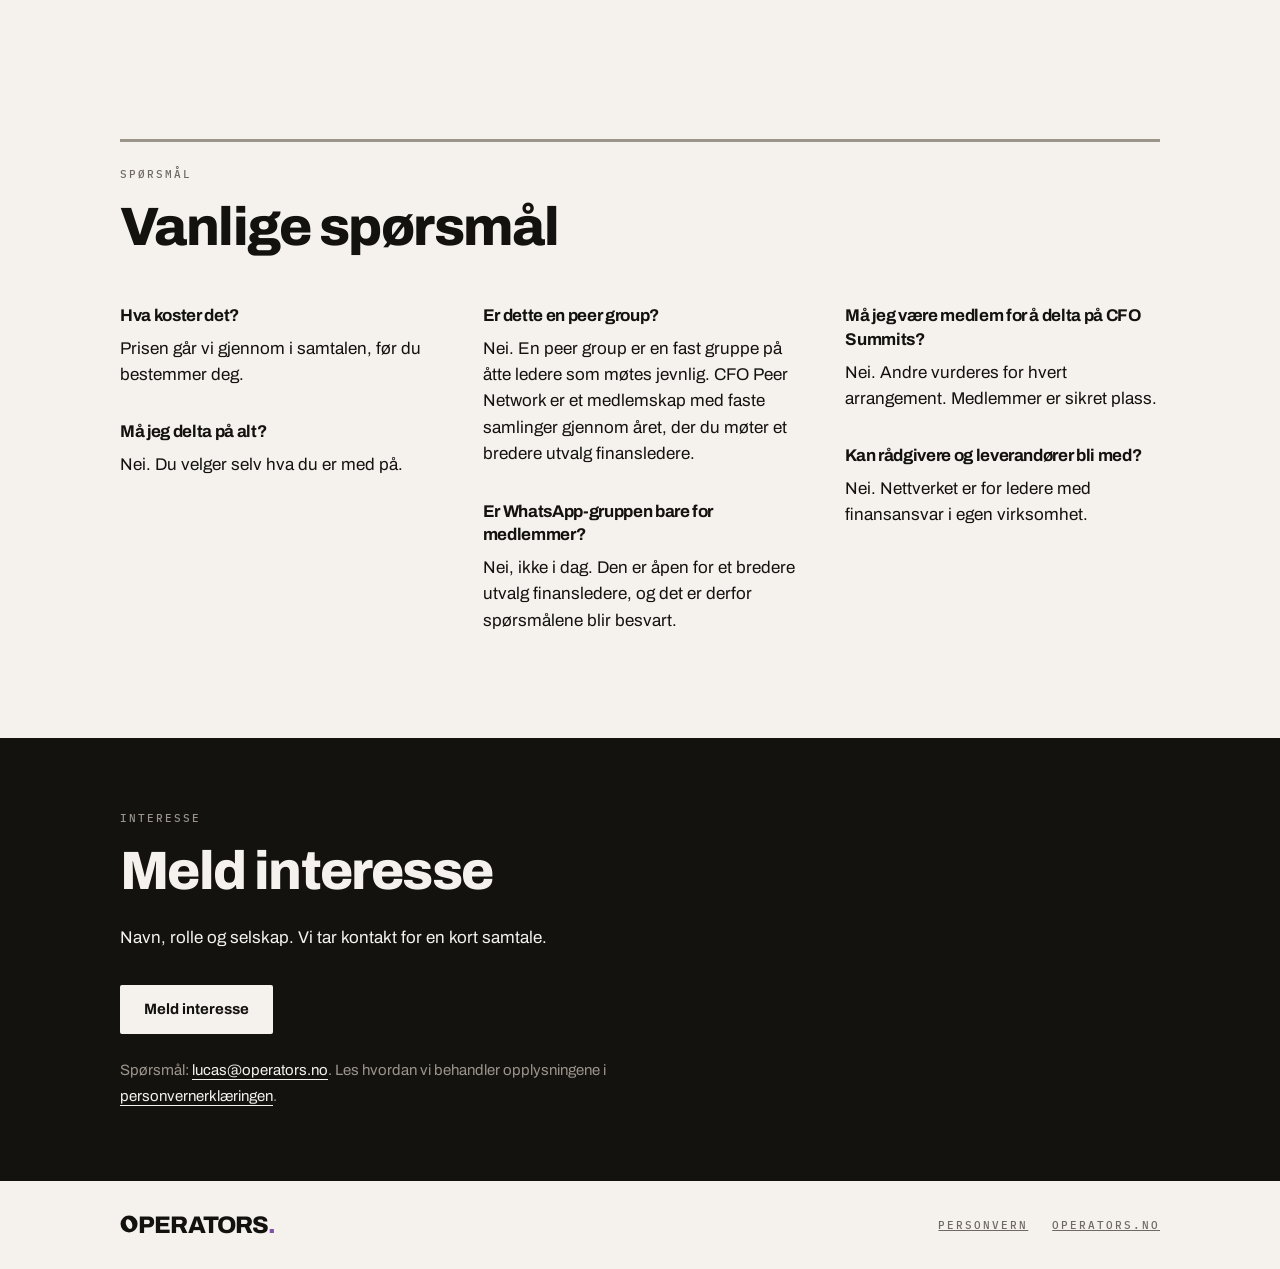
==== commit 3a7758b3: "CFO Peer Network: strammere hero, fjern «Fra rommet»-teksten - Overskrift, tekst, fakta og knapp i v" ====
--- a/cfo-peer-network/index.html
+++ b/cfo-peer-network/index.html
@@ -24,8 +24,11 @@
 .site-head{position:sticky;top:0;z-index:20;padding:var(--op-space-3) 0;background:var(--op-surface);border-bottom:1px solid var(--op-border)}
 .site-head .btn-head{padding:var(--op-space-2) var(--op-space-4)}
 [id]{scroll-margin-top:5rem}
-.hero h1{max-width:24ch}
-.hero-body{display:grid;grid-template-columns:repeat(12,minmax(0,1fr));column-gap:var(--op-space-5);align-items:center}
+.hero h1{max-width:18ch}
+.hero-body{display:grid;grid-template-columns:repeat(12,minmax(0,1fr));column-gap:var(--op-space-5);align-items:start}
+/* Hero: tekst, fakta og knapp i venstre kolonne, bildet ved siden av */
+.hero .hero-copy .facts{margin-top:var(--op-space-6);grid-template-columns:repeat(2,minmax(0,1fr));row-gap:var(--op-space-5);max-width:30rem}
+.hero .hero-copy .cta-row{margin-top:var(--op-space-6)}
 .hero-copy{grid-column:span 7;min-width:0}
 .cta-band{display:grid;grid-template-columns:auto minmax(0,1fr) auto;align-items:center;gap:var(--op-space-6);
   margin-top:var(--op-space-8);padding:var(--op-space-6);background:var(--op-surface-raised);border-radius:var(--op-radius-sm)}
@@ -70,14 +73,8 @@
 .speaker .n{font-weight:var(--op-weight-bold);font-size:var(--op-size-body-l);line-height:1.3}
 .speaker .op-label{margin-top:var(--op-space-1)}
 
-/* Fra rommet */
-.prev{border-top:1px solid var(--op-text);padding-top:var(--op-space-4)}
-.prev h3{font-size:var(--op-size-display-m);line-height:1.2;margin-top:var(--op-space-3)}
-.prev p:not(.op-label){margin-top:var(--op-space-3);font-size:var(--op-size-body-l);line-height:1.55}
-.quotes{display:grid;gap:var(--op-space-7)}
-.todo{background:var(--op-grey-200);color:var(--op-ink);padding:0 .2em;border-radius:var(--op-radius-sm)}
-.quote.is-todo blockquote{color:var(--op-text-muted)}
-.gallery{display:grid;grid-template-columns:repeat(3,minmax(0,1fr));gap:var(--op-space-5);margin-top:var(--op-space-8)}
+/* Bilder fra samlingene */
+.gallery{display:grid;grid-template-columns:repeat(3,minmax(0,1fr));gap:var(--op-space-5)}
 .g-img{width:100%;aspect-ratio:3/2;object-fit:cover;border-radius:var(--op-radius-sm)}
 
 /* Hvem som betaler */
@@ -109,32 +106,30 @@
 <!-- HERO -->
 <section class="hero">
   <div class="wrap">
-    <p class="op-label">CFO Peer Network · For finansledere i vekstselskaper</p>
-    <h1 style="margin-top:var(--op-space-5)">Ikke gjør de samme feilene andre CFO-er har gjort før deg.</h1>
-    <div class="op-rule" aria-hidden="true"></div>
     <div class="hero-body">
       <div class="hero-copy">
-        <div class="lede">
-          <p>Lær av CFO-er som ligger litt foran deg, bygg et nettverk av finansledere, og få svar før du tar de store beslutningene.</p>
+        <p class="op-label">CFO Peer Network · For finansledere i vekstselskaper</p>
+        <h1 style="margin-top:var(--op-space-5)">Ikke gjør de samme feilene andre CFO-er har gjort før deg.</h1>
+        <div class="op-rule" aria-hidden="true"></div>
+        <p class="lede">Lær av CFO-er som ligger litt foran deg, bygg et nettverk av finansledere, og få svar før du tar de store beslutningene.</p>
+
+        <div class="facts" role="list">
+          <div class="fact" role="listitem"><div class="op-label">Deep Dives</div><div class="v">4 i året</div></div>
+          <div class="fact" role="listitem"><div class="op-label">Lukkede middager</div><div class="v">2 i året</div></div>
+          <div class="fact" role="listitem"><div class="op-label">CFO Summits</div><div class="v">Garantert plass</div></div>
+          <div class="fact" role="listitem"><div class="op-label">WhatsApp-gruppen</div><div class="v">Hele året</div></div>
         </div>
+
+        <div class="cta-row">
+          <a class="btn btn-primary" href="https://tally.so/r/ODWy2K" data-tally-open="ODWy2K" data-tally-layout="modal" data-tally-width="640" data-tally-auto-close="0">Meld interesse</a>
+          <a class="op-link" href="#deep-dive">Se neste Deep Dive</a>
+        </div>
+        <p class="cta-note muted">Tar under ett minutt.</p>
       </div>
       <figure class="hero-photo" data-bilde="hero">
         <img src="/assets/img/cfo/hero-samtale.jpg" alt="En finansleder ler i en samtale under et CFO Summit" width="719" height="899">
       </figure>
     </div>
-
-    <div class="facts" role="list">
-      <div class="fact" role="listitem"><div class="op-label">Deep Dives</div><div class="v">4 i året</div></div>
-      <div class="fact" role="listitem"><div class="op-label">Lukkede middager</div><div class="v">2 i året</div></div>
-      <div class="fact" role="listitem"><div class="op-label">CFO Summits</div><div class="v">Garantert plass</div></div>
-      <div class="fact" role="listitem"><div class="op-label">WhatsApp-gruppen</div><div class="v">Hele året</div></div>
-    </div>
-
-    <div class="cta-row">
-      <a class="btn btn-primary" href="https://tally.so/r/ODWy2K" data-tally-open="ODWy2K" data-tally-layout="modal" data-tally-width="640" data-tally-auto-close="0">Meld interesse</a>
-      <a class="op-link" href="#deep-dive">Se neste Deep Dive</a>
-    </div>
-    <p class="cta-note muted">Tar under ett minutt.</p>
   </div>
 </section>
 
@@ -217,32 +212,10 @@
   </div>
 </section>
 
-<!-- FRA ROMMET -->
-<section class="section">
-  <div class="wrap grid">
-    <div class="span-12 section-head">
-      <p class="op-label">Fra rommet</p>
-      <h2 class="h2">Slik har det sett ut</h2>
-    </div>
-    <div class="span-6">
-      <div class="prev">
-        <p class="op-label">Tidligere Deep Dive</p>
-        <h3>Exploring the modern CFO AI stack</h3>
-        <p>Håkon Kalbakk (Findable) og Øyvind Osjord (Easee) viste hvordan de automatiserte avstemming og fakturaflyt, tok i bruk agenter i støttefunksjoner og håndterte GDPR og datamaskering.</p>
-      </div>
-    </div>
-    <div class="col-right quotes">
-      <!-- SITAT: anonyme, fra tilbakemeldingsskjemaet etter CFO Summit høsten 2024. -->
-      <figure class="quote">
-        <blockquote>«Alt i alt var det et arrangement som ga mersmak.»</blockquote>
-        <figcaption class="op-label">Deltaker, CFO Summit</figcaption>
-      </figure>
-      <figure class="quote">
-        <blockquote>«Very well organized and super relevant.»</blockquote>
-        <figcaption class="op-label">Deltaker, CFO Summit</figcaption>
-      </figure>
-    </div>
-    <div class="span-12 gallery">
+<!-- BILDER FRA SAMLINGENE -->
+<section class="section photos">
+  <div class="wrap">
+    <div class="gallery">
       <img class="g-img" src="/assets/img/cfo/summit-fireside.jpg" alt="Fireside-samtale foran publikum på et CFO Summit" width="1400" height="933" loading="lazy">
       <img class="g-img" src="/assets/img/cfo/summit-rom.jpg" alt="Innlegg foran finansledere ved bordene på et CFO Summit" width="930" height="620" loading="lazy">
       <img class="g-img" src="/assets/img/cfo/summit-bord-32.jpg" alt="Finansledere rundt bordet under et CFO Summit" width="1400" height="933" loading="lazy">
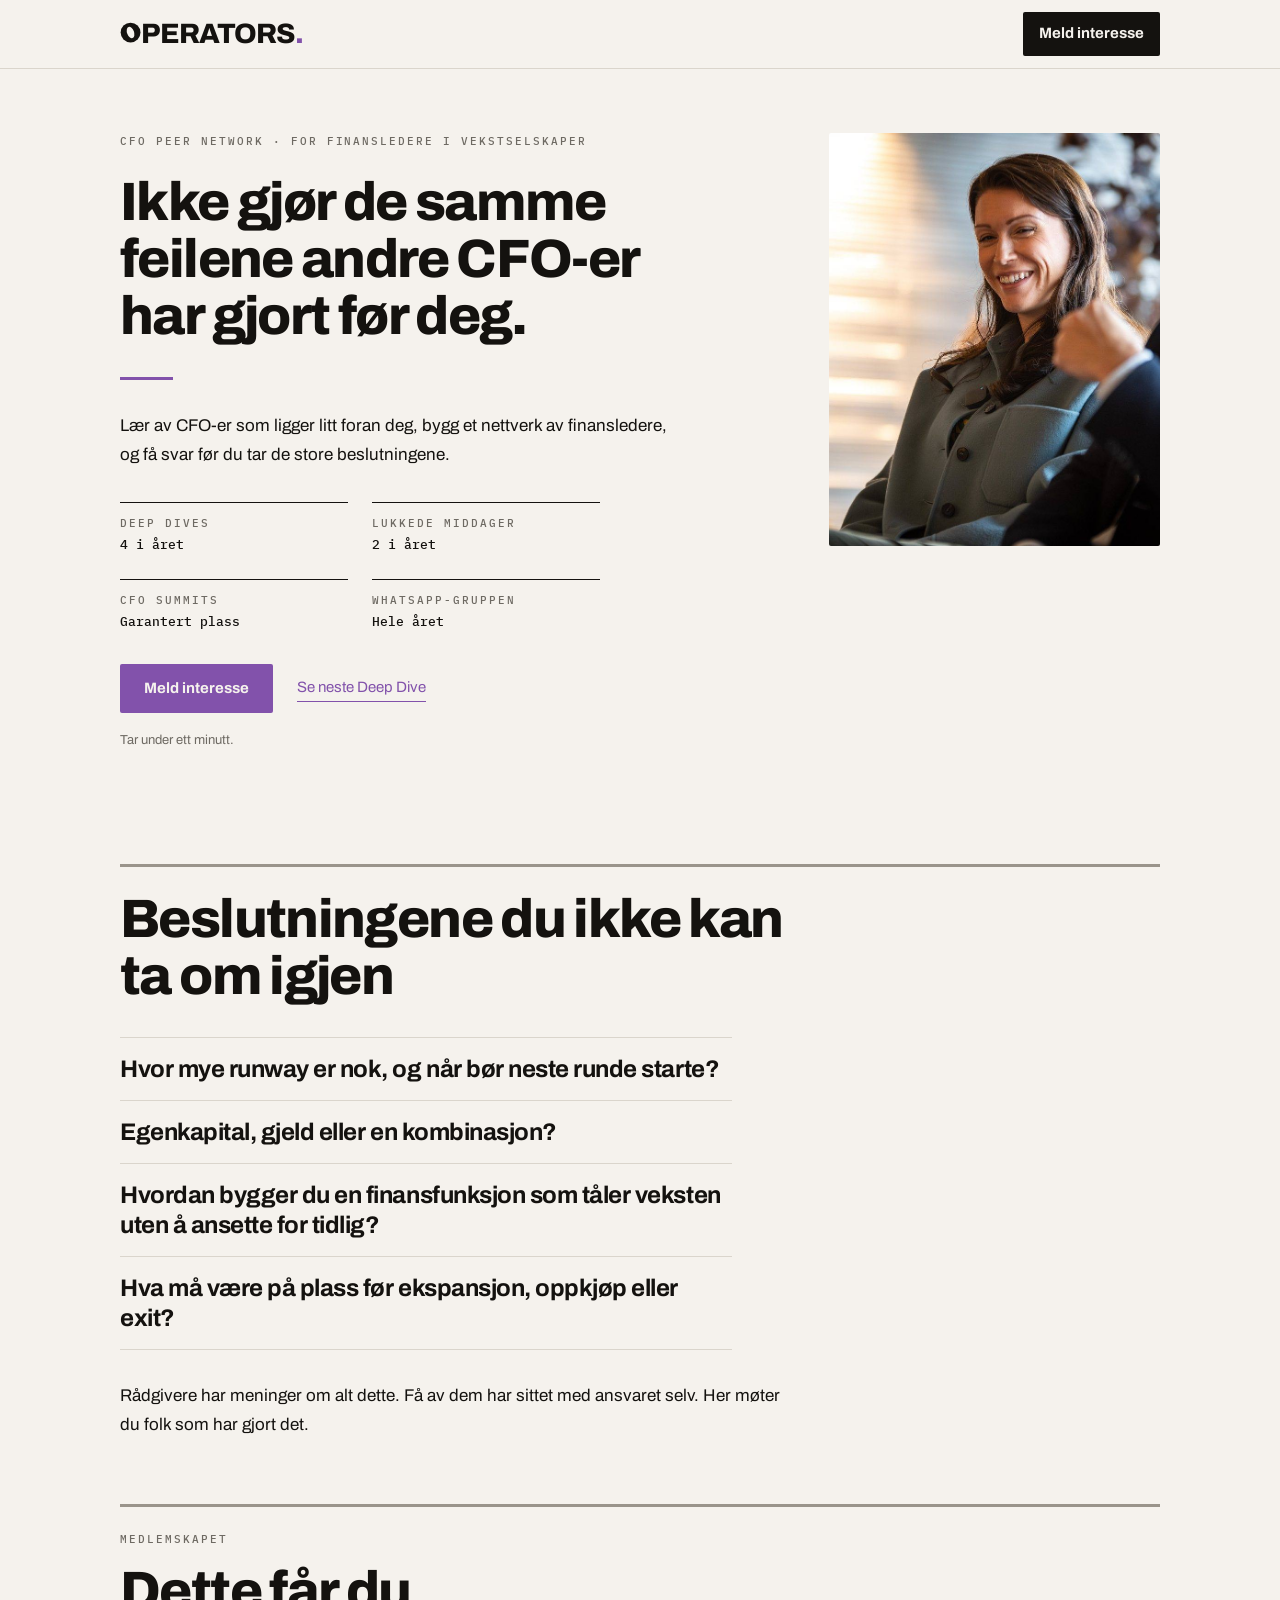
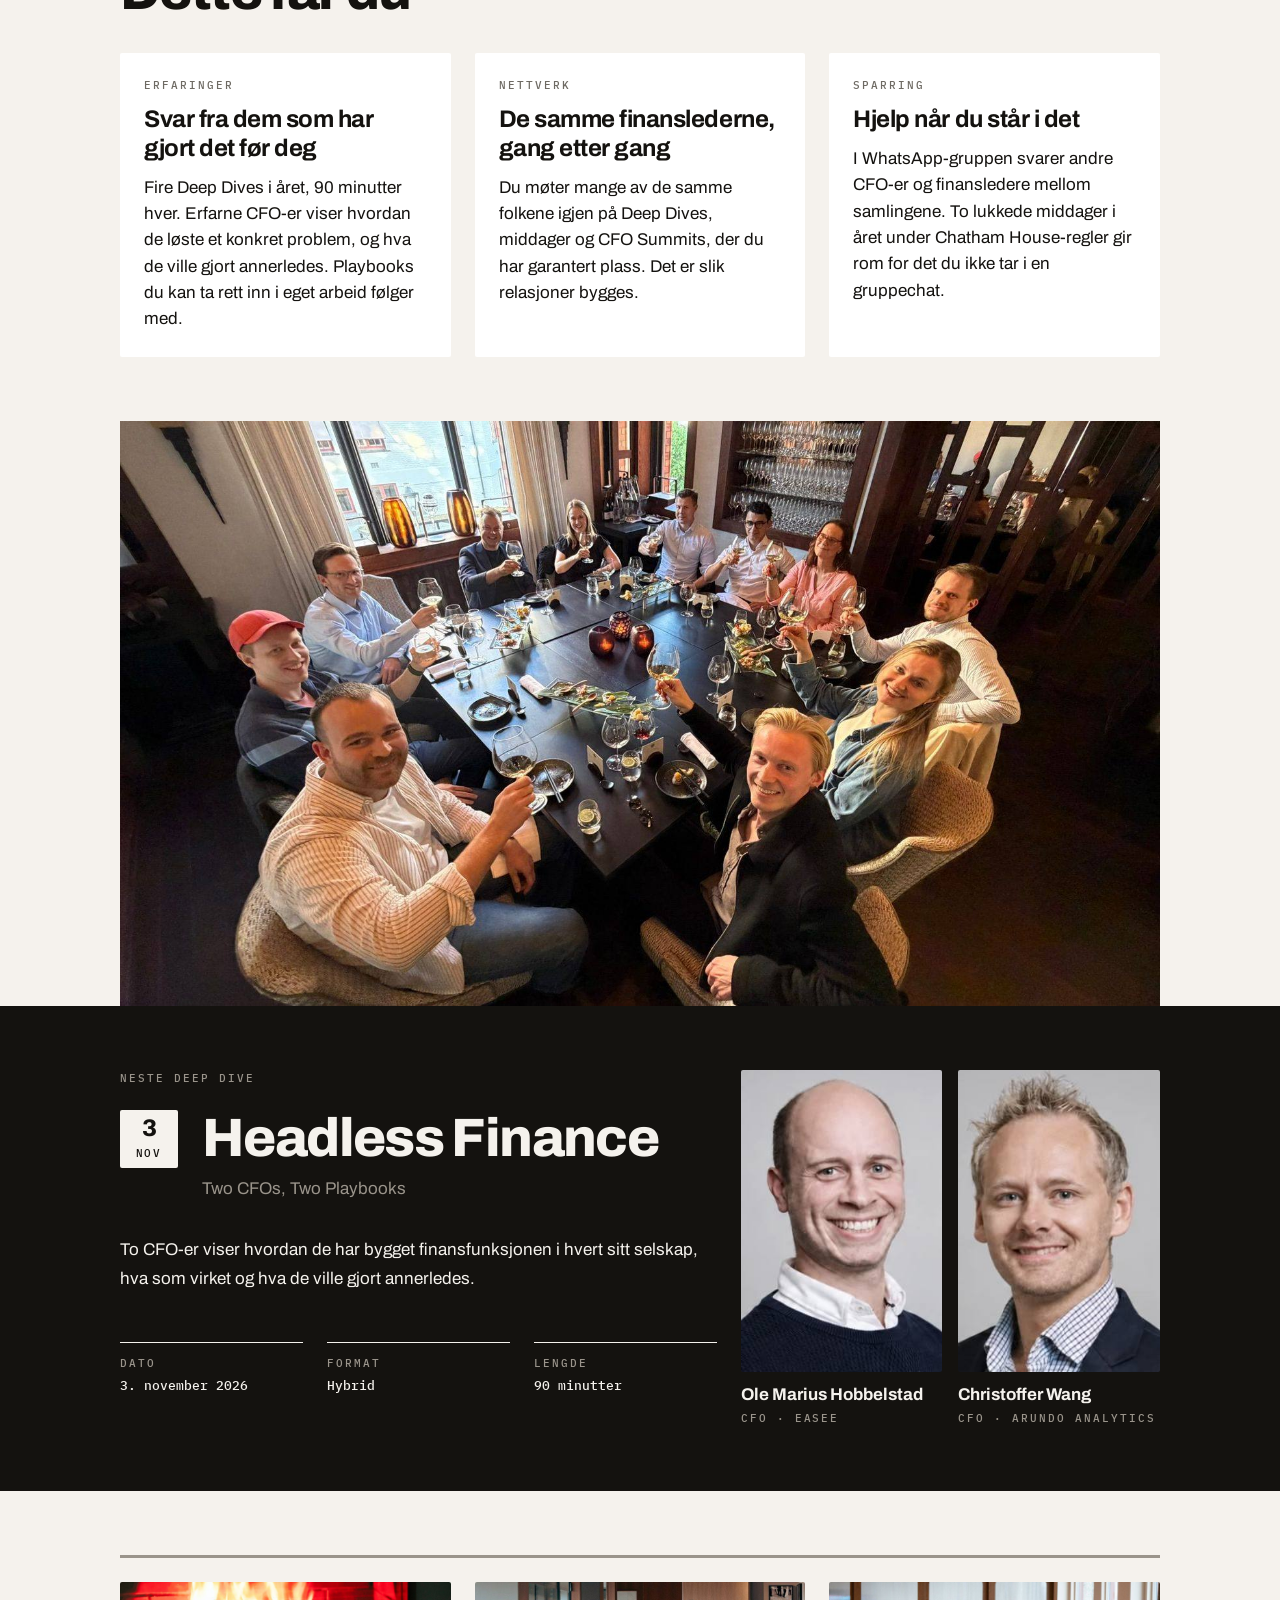
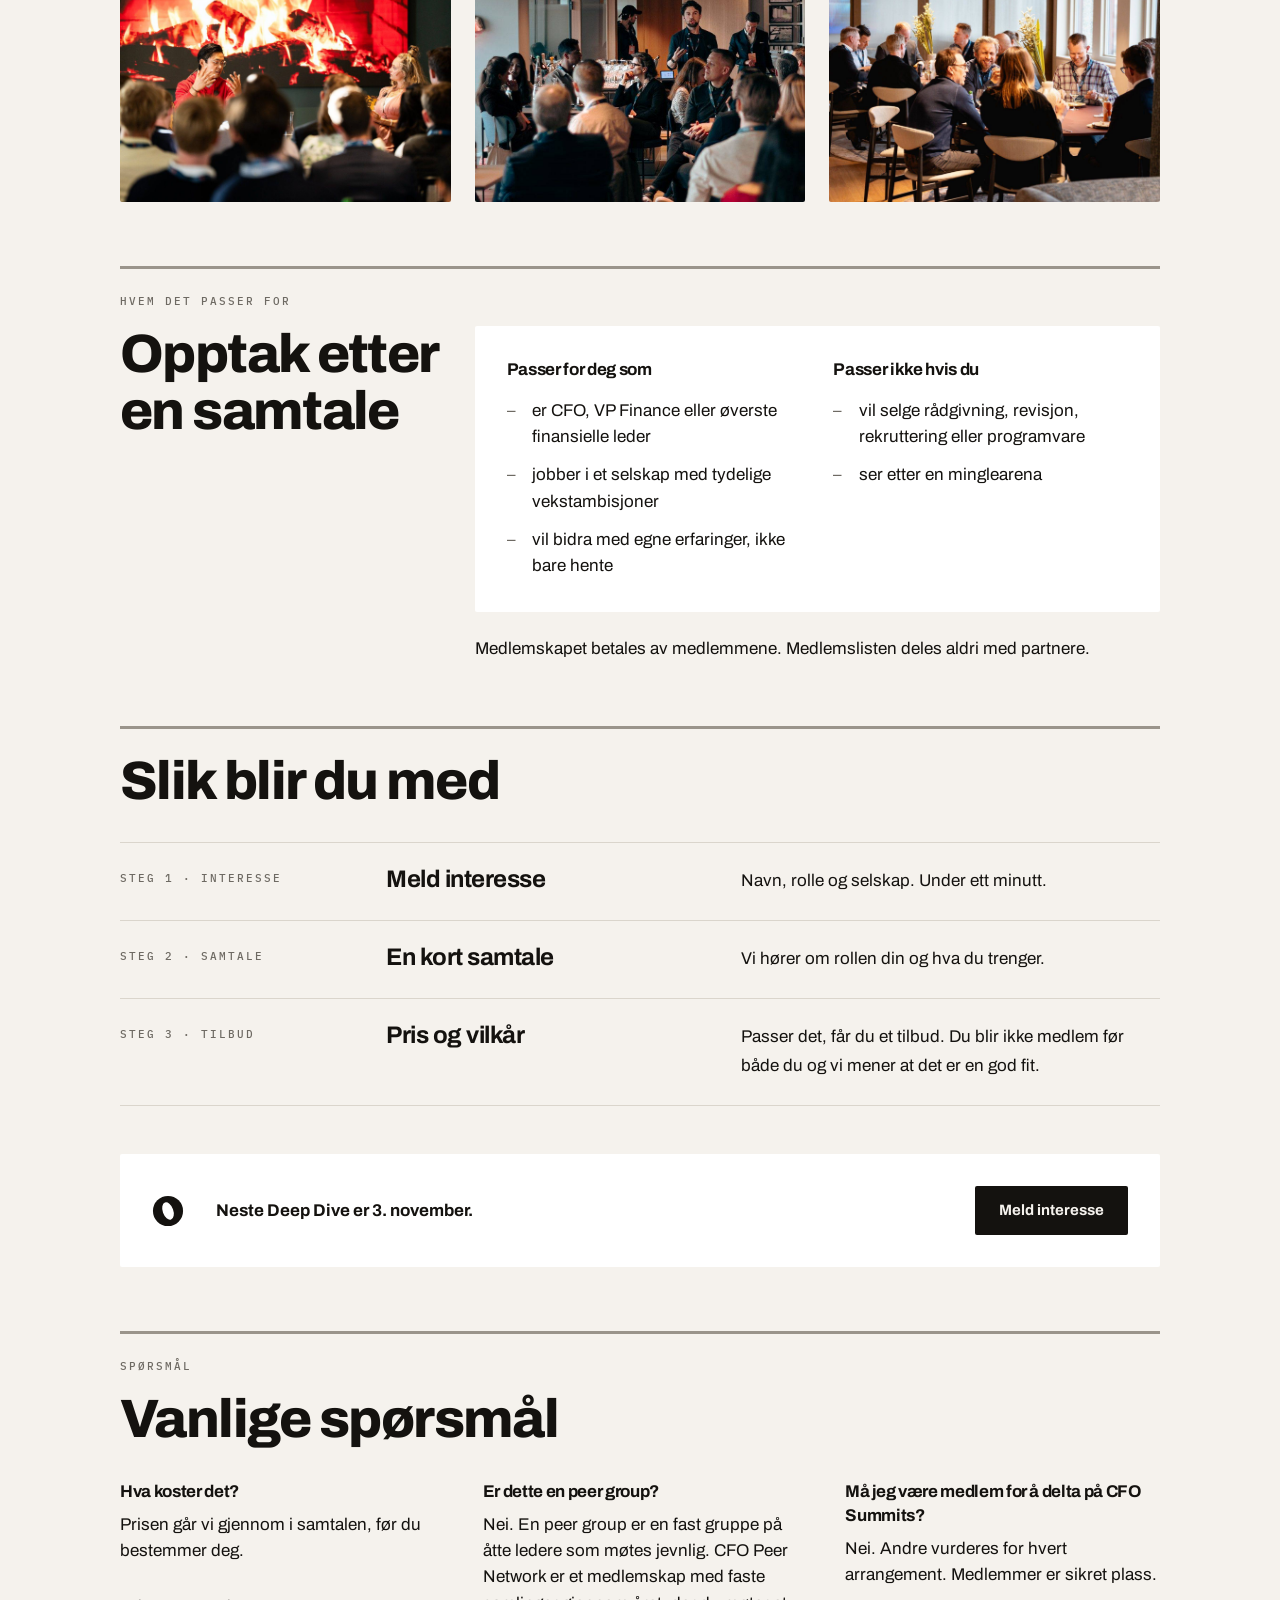
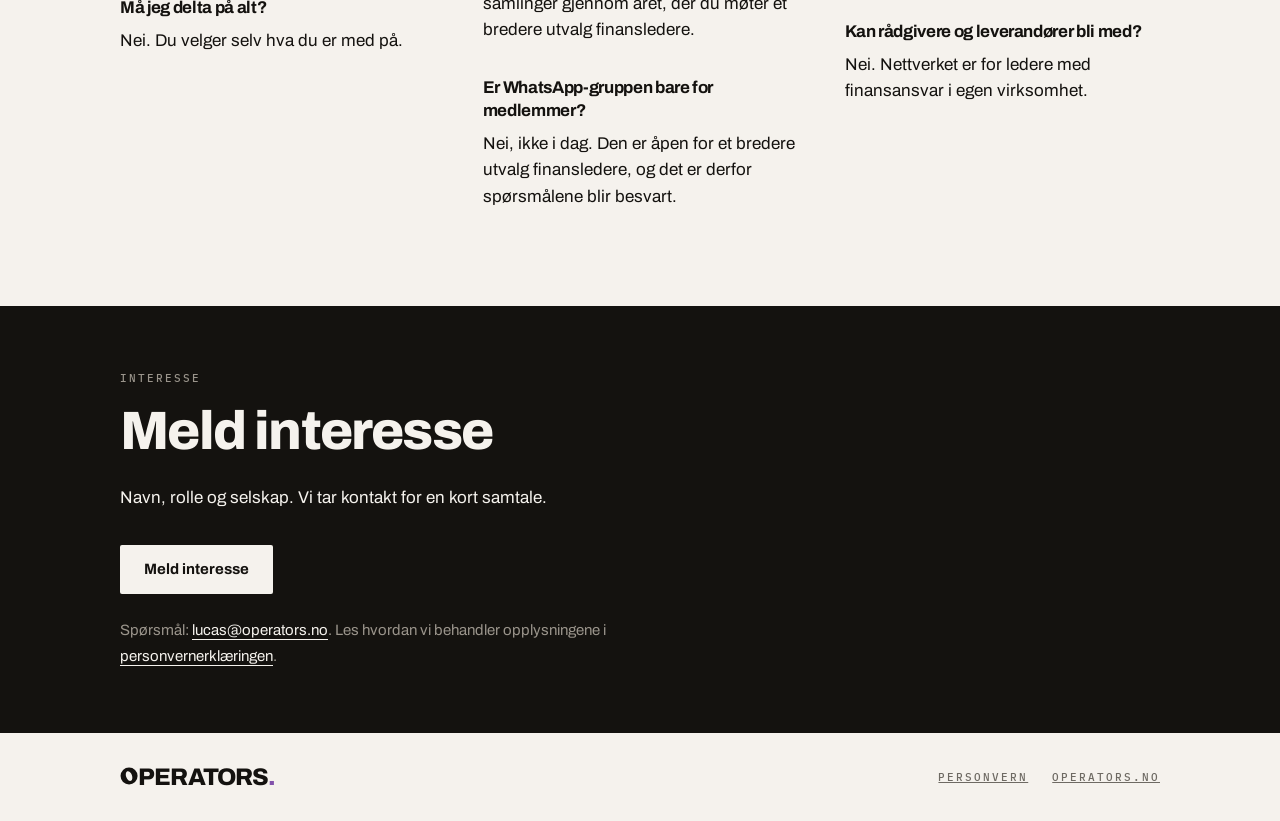
==== commit f997394a: "CFO Peer Network: mindre luft mellom seksjoner Luft bare over seksjonsstreken, ikke både under og ov" ====
--- a/cfo-peer-network/index.html
+++ b/cfo-peer-network/index.html
@@ -73,6 +73,15 @@
 .speaker .n{font-weight:var(--op-weight-bold);font-size:var(--op-size-body-l);line-height:1.3}
 .speaker .op-label{margin-top:var(--op-space-1)}
 
+/* Luft mellom seksjoner: bare over streken, ikke dobbelt. Mørke seksjoner har luft på begge sider. */
+.section{padding:var(--op-space-8) 0 0}
+.section[data-theme="inverse"]{padding:var(--op-space-8) 0}
+.section:not([data-theme]) + .section[data-theme="inverse"],
+.section + .photo-band{margin-top:var(--op-space-8)}
+.section > .wrap::before{margin-bottom:var(--op-space-5)}
+.section-head{margin-bottom:var(--op-space-6)}
+.cta-band{margin-top:var(--op-space-7)}
+
 /* Bilder fra samlingene */
 .gallery{display:grid;grid-template-columns:repeat(3,minmax(0,1fr));gap:var(--op-space-5)}
 .g-img{width:100%;aspect-ratio:3/2;object-fit:cover;border-radius:var(--op-radius-sm)}
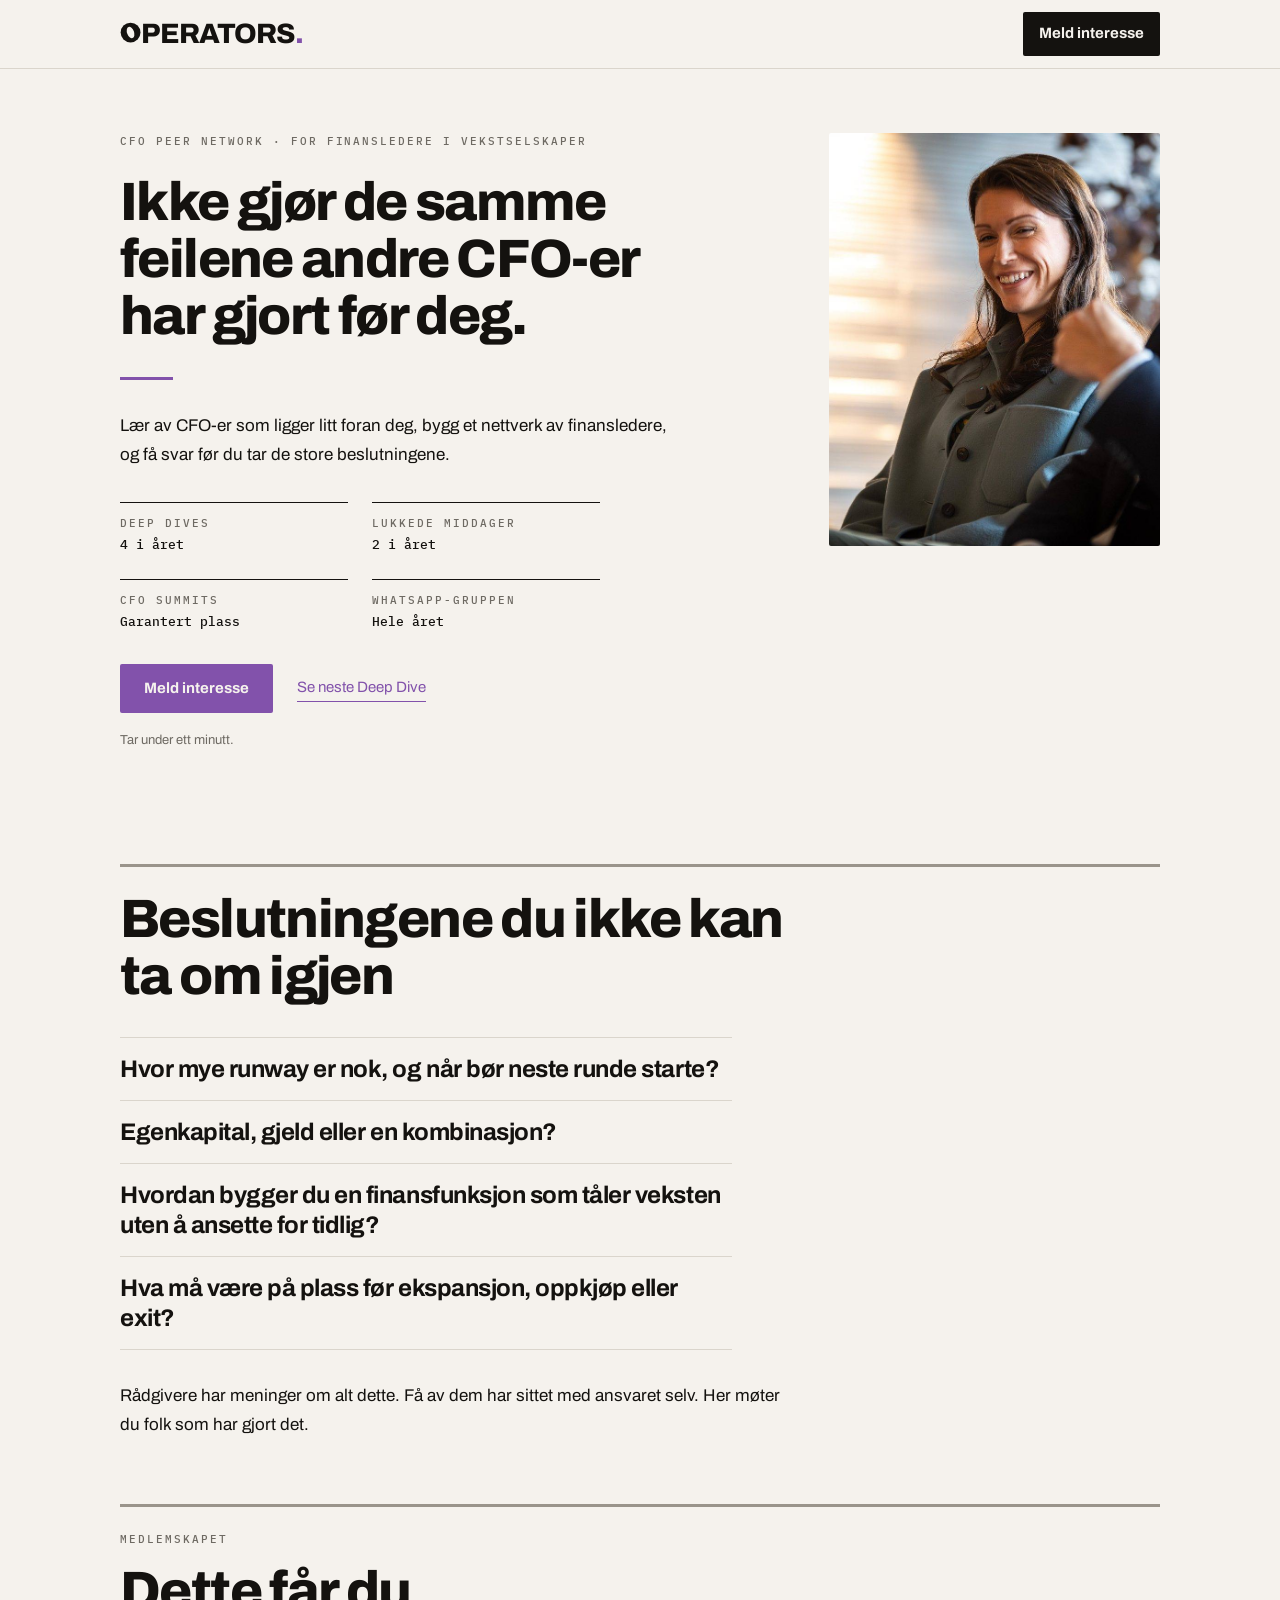
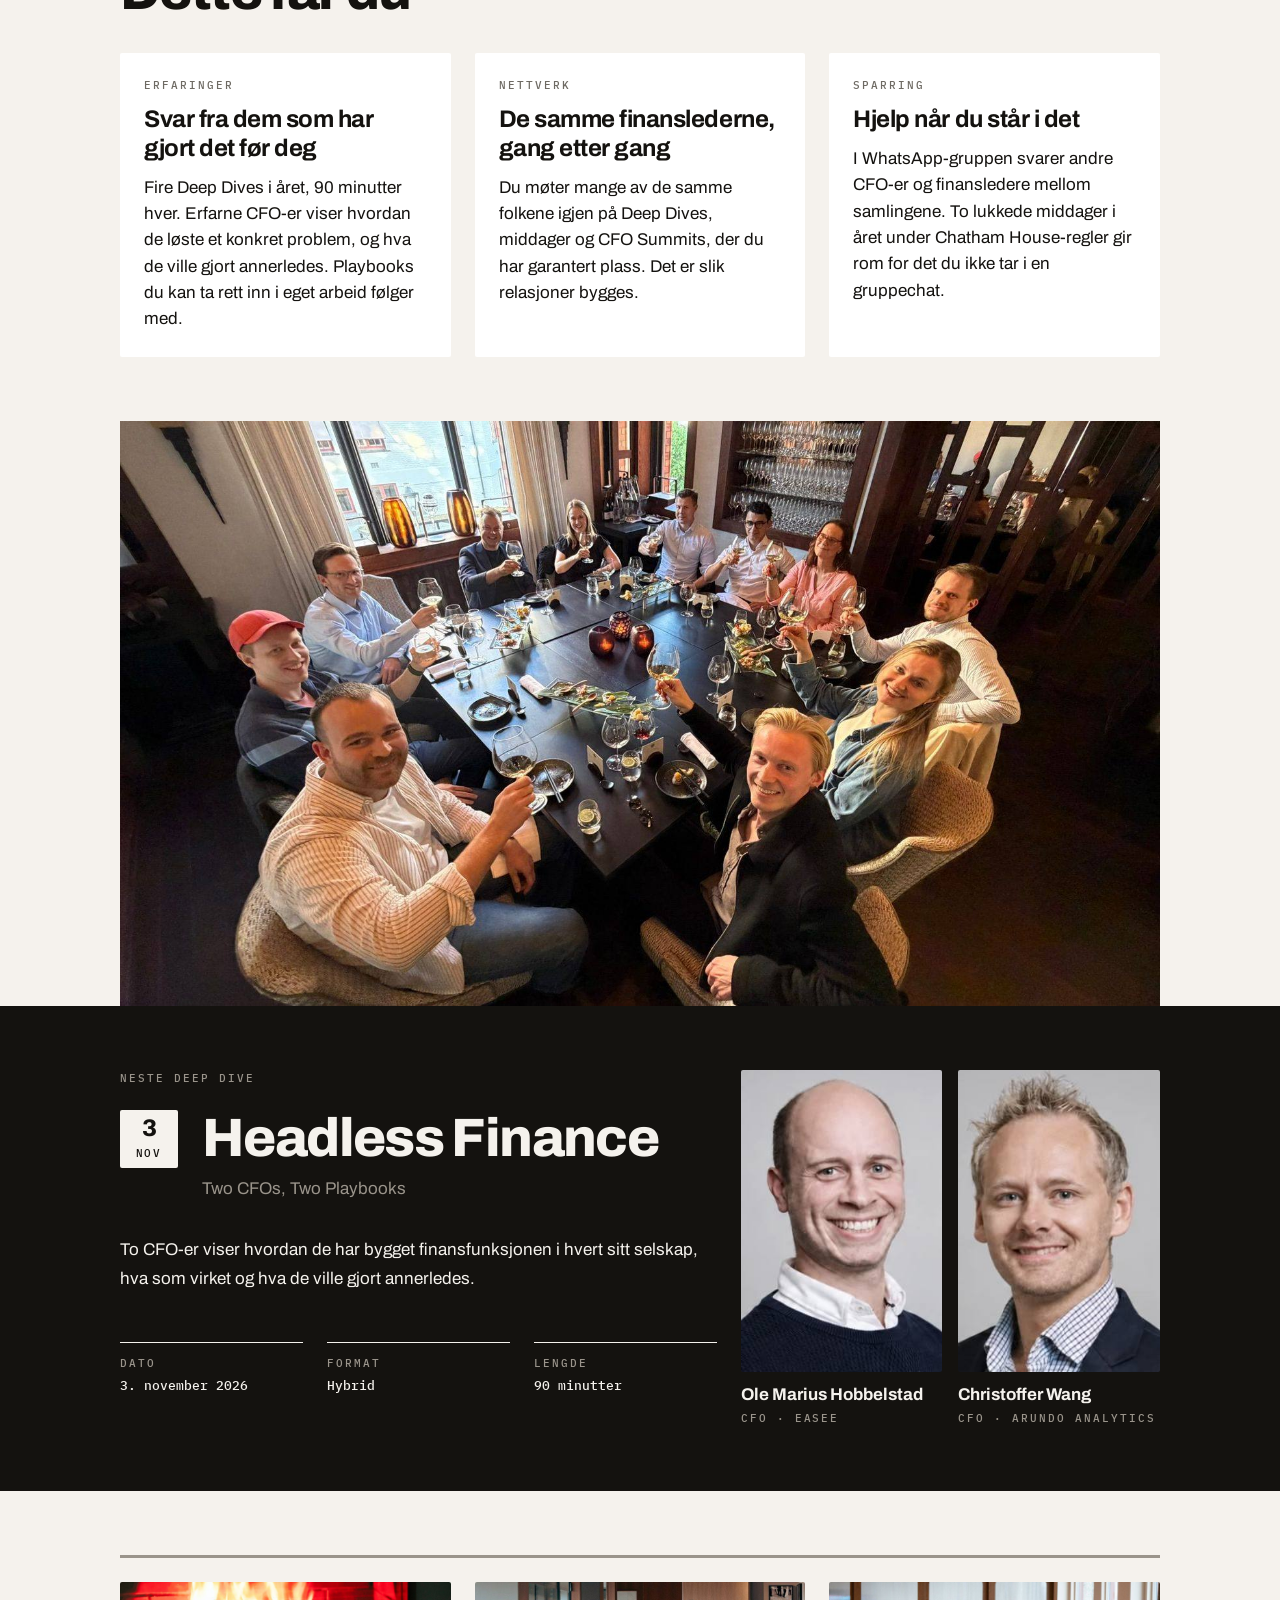
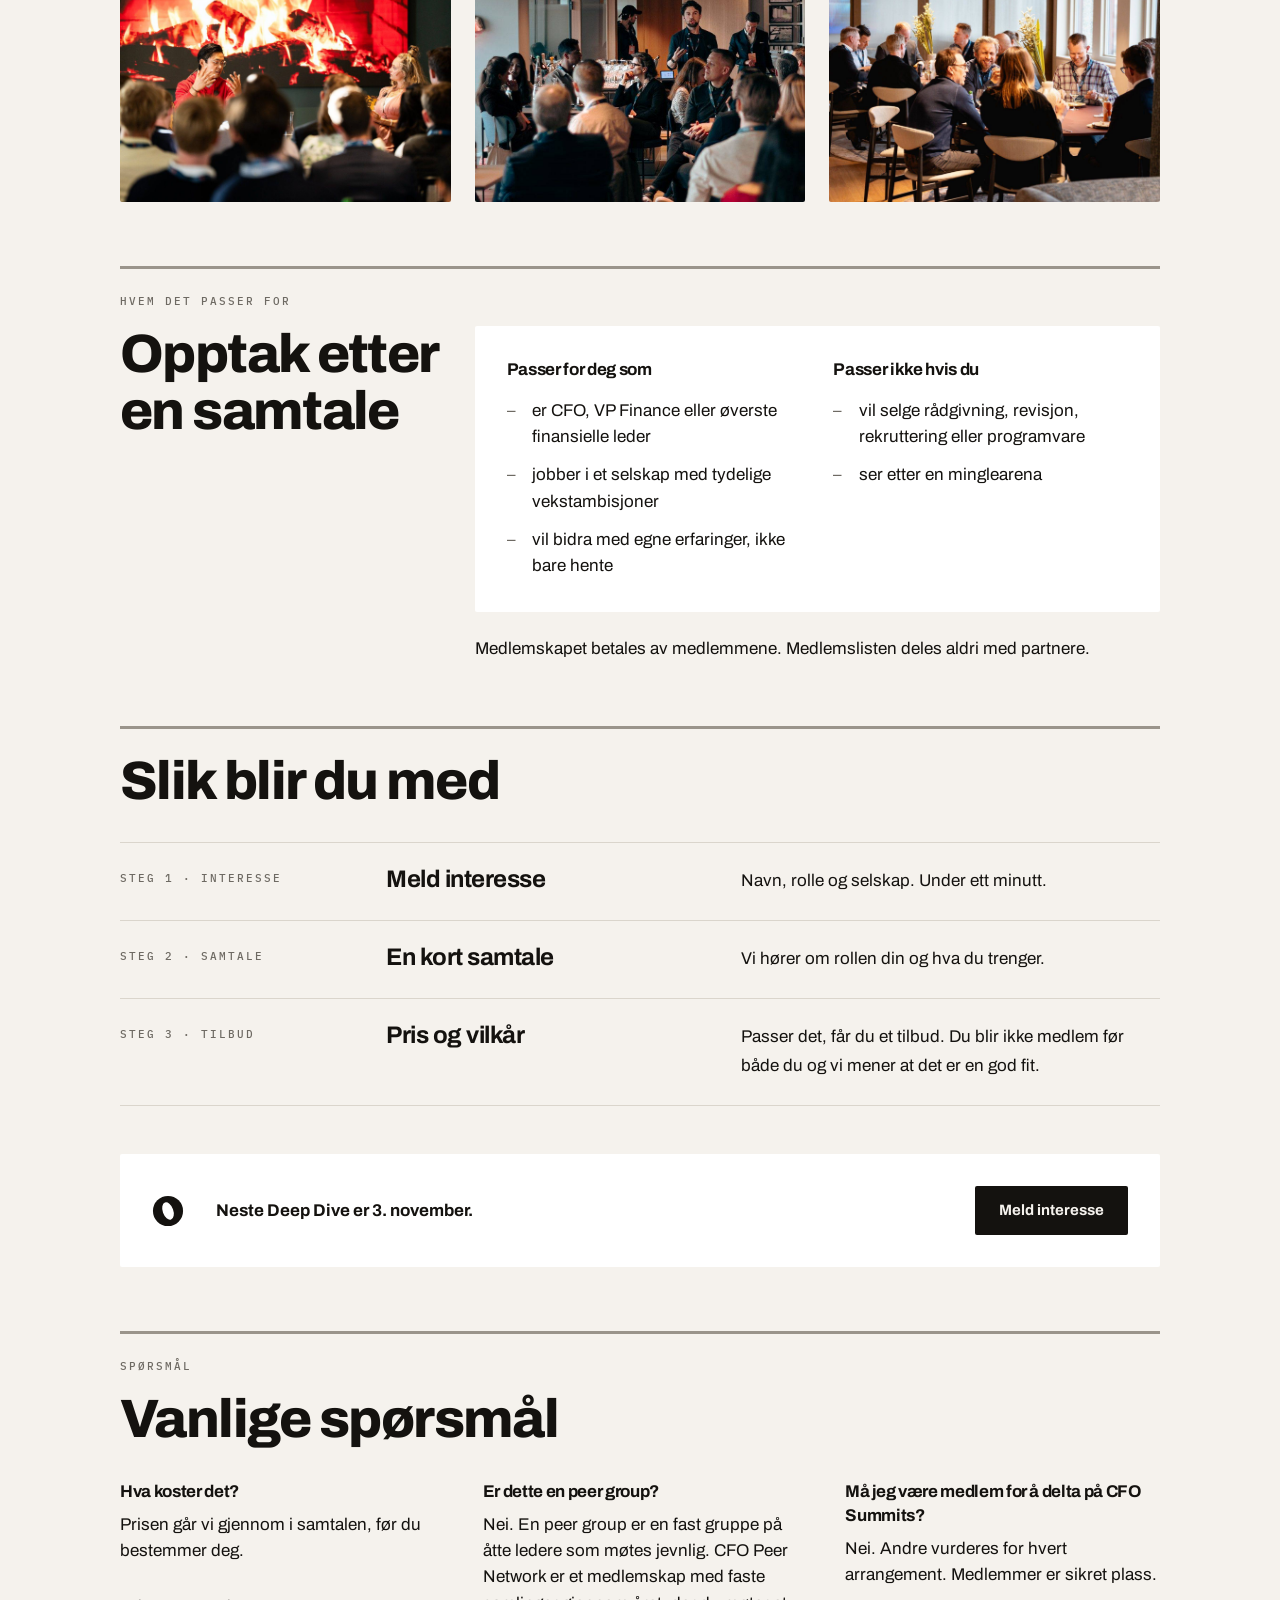
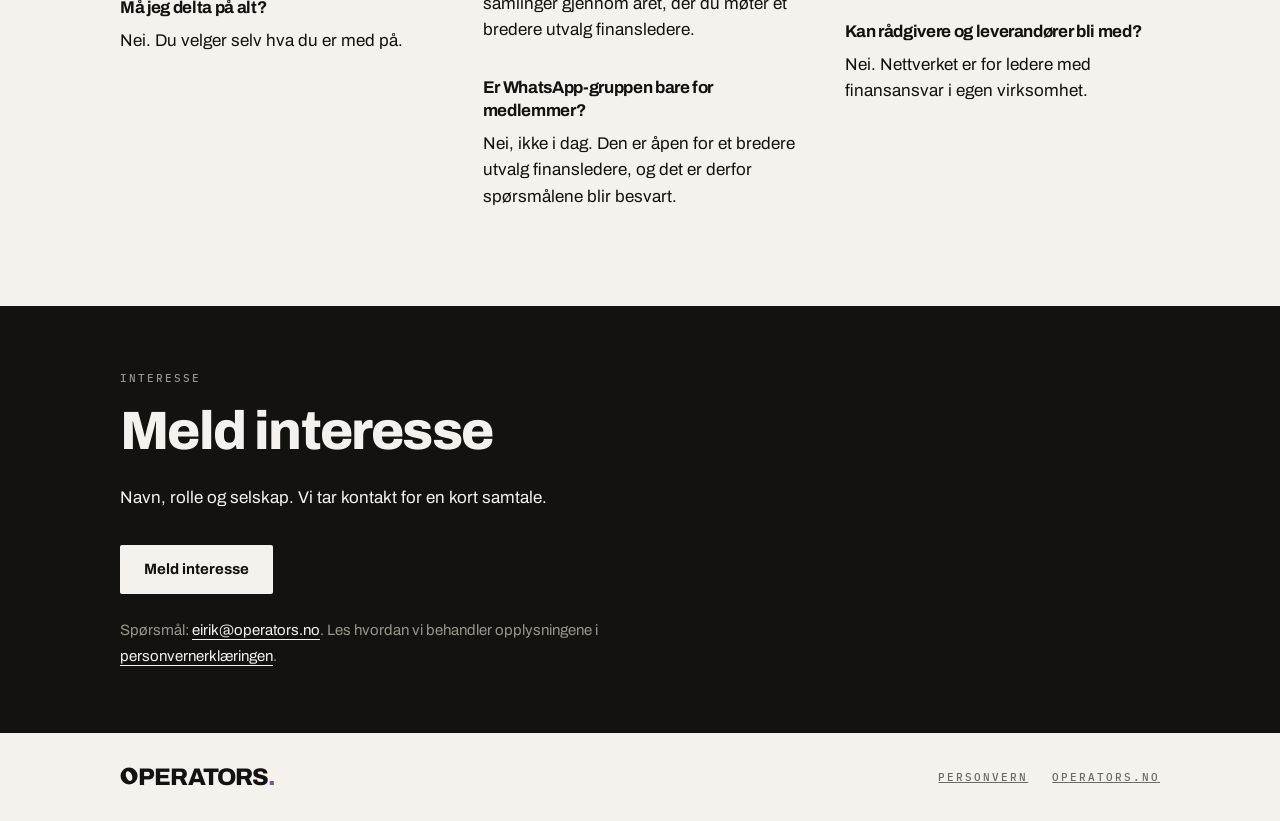
==== commit a22ac104: "CFO Peer Network: spørsmål går til eirik@operators.no Co-Authored-By: Claude Opus 5.5 <noreply@anthr" ====
--- a/cfo-peer-network/index.html
+++ b/cfo-peer-network/index.html
@@ -337,7 +337,7 @@
       <div style="margin-top:var(--op-space-6)">
         <a class="btn btn-paper" href="https://tally.so/r/ODWy2K" data-tally-open="ODWy2K" data-tally-layout="modal" data-tally-width="640" data-tally-auto-close="0">Meld interesse</a>
       </div>
-      <p class="contact muted">Spørsmål: <a class="op-link" href="mailto:lucas@operators.no">lucas@operators.no</a>. Les hvordan vi behandler opplysningene i <a class="op-link" href="/personvern/">personvernerklæringen</a>.</p>
+      <p class="contact muted">Spørsmål: <a class="op-link" href="mailto:eirik@operators.no">eirik@operators.no</a>. Les hvordan vi behandler opplysningene i <a class="op-link" href="/personvern/">personvernerklæringen</a>.</p>
     </div>
   </div>
 </section>
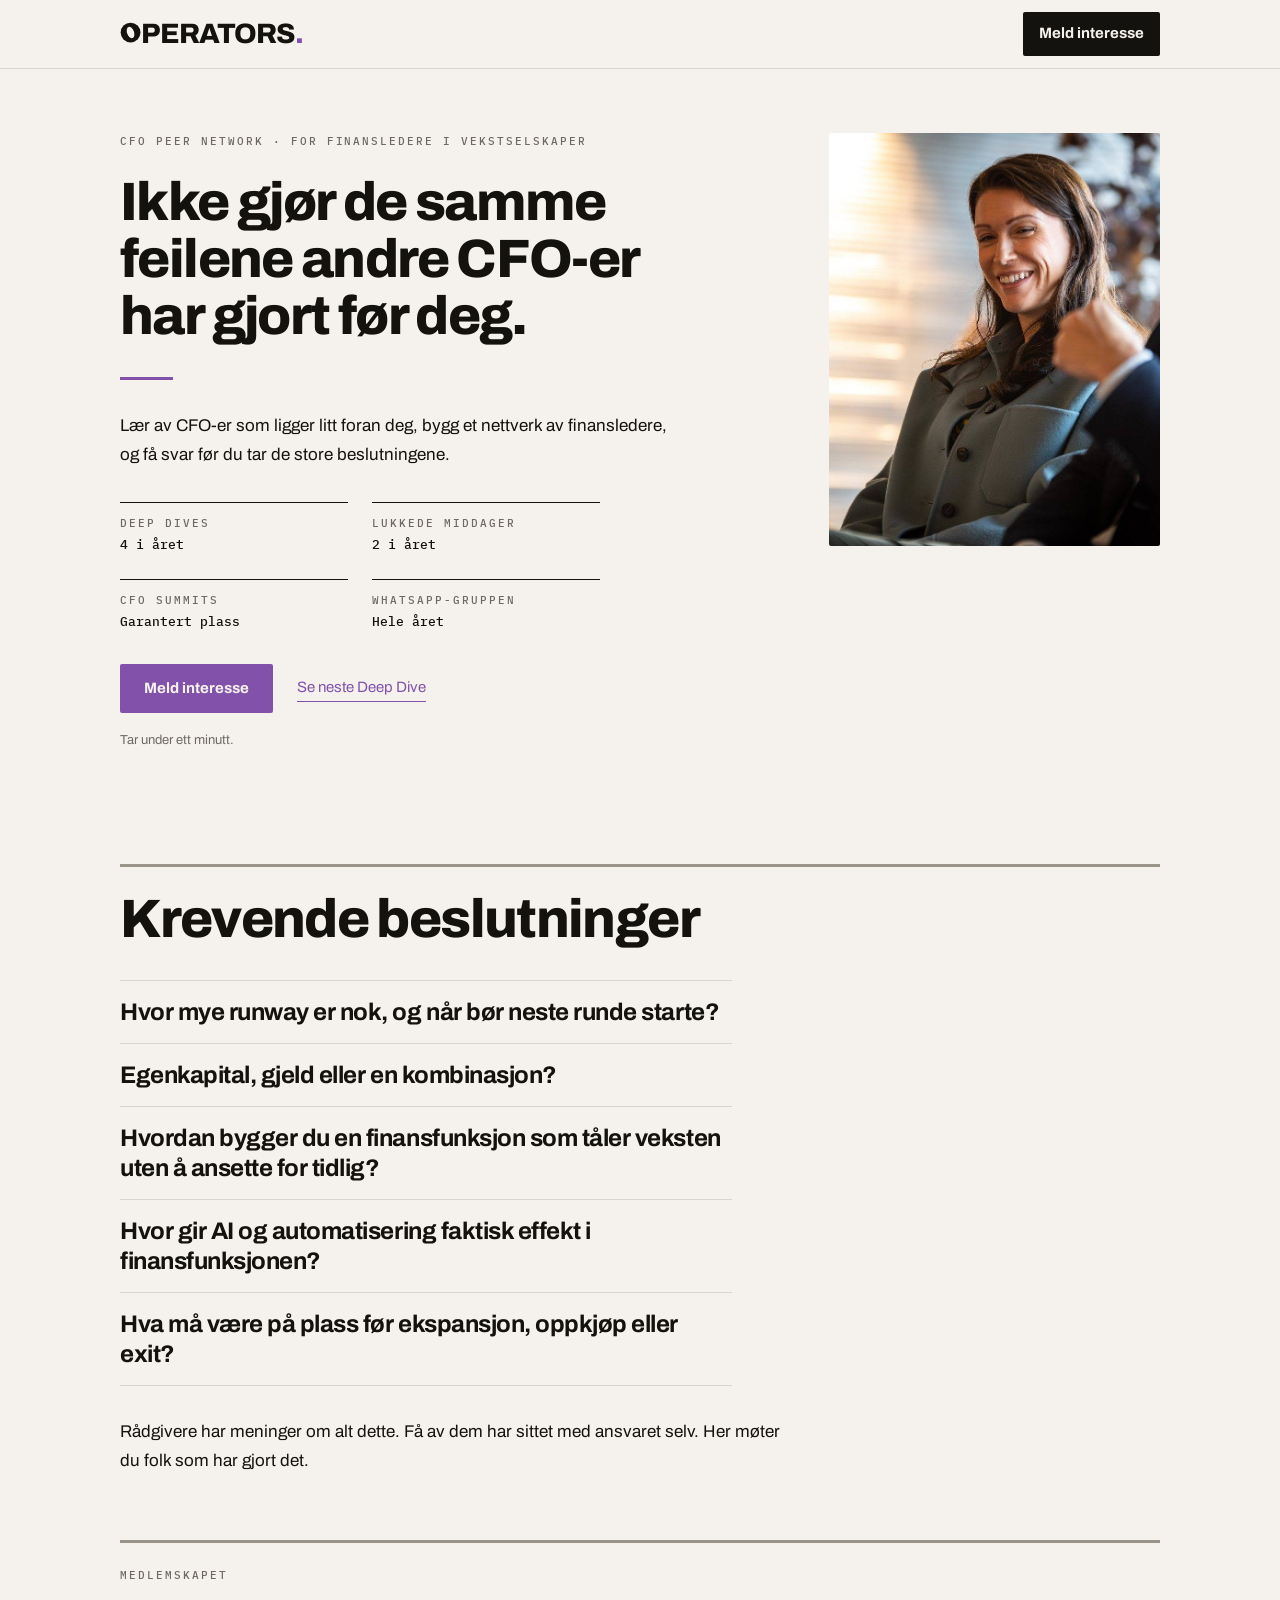
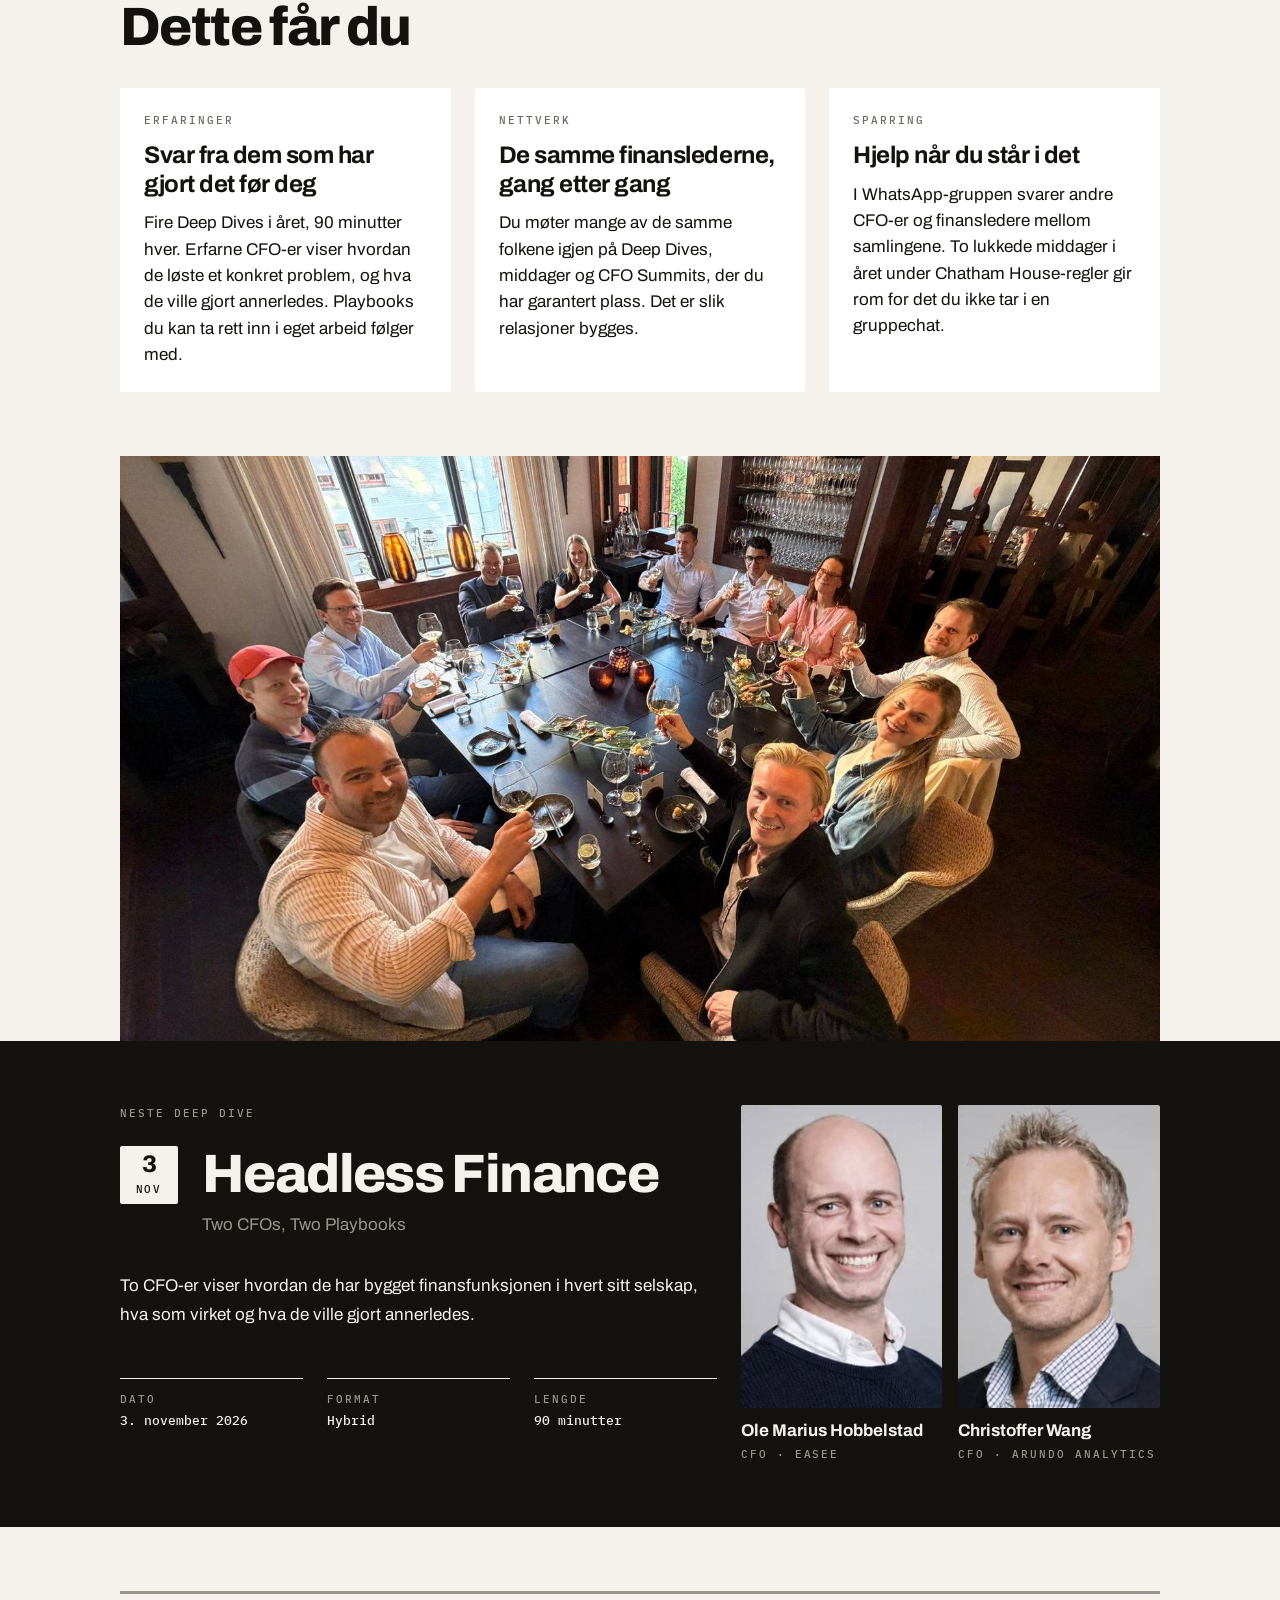
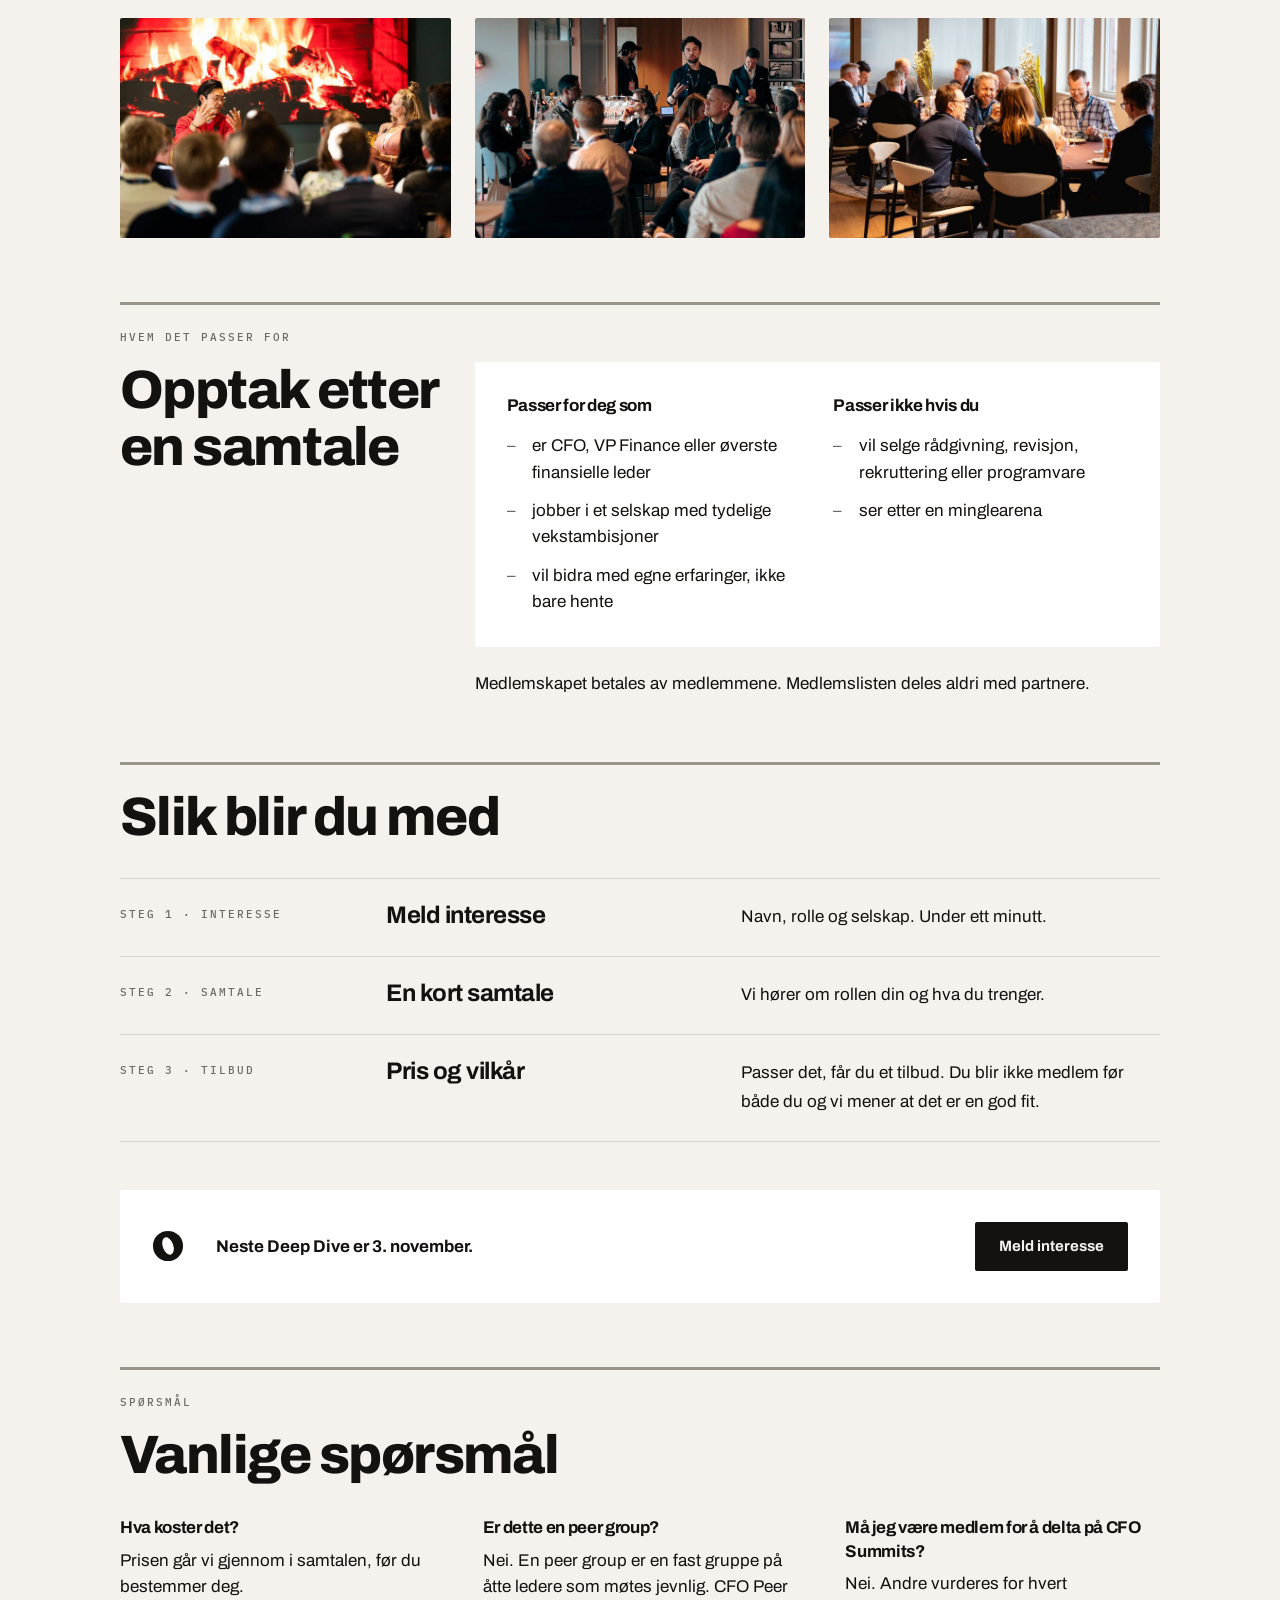
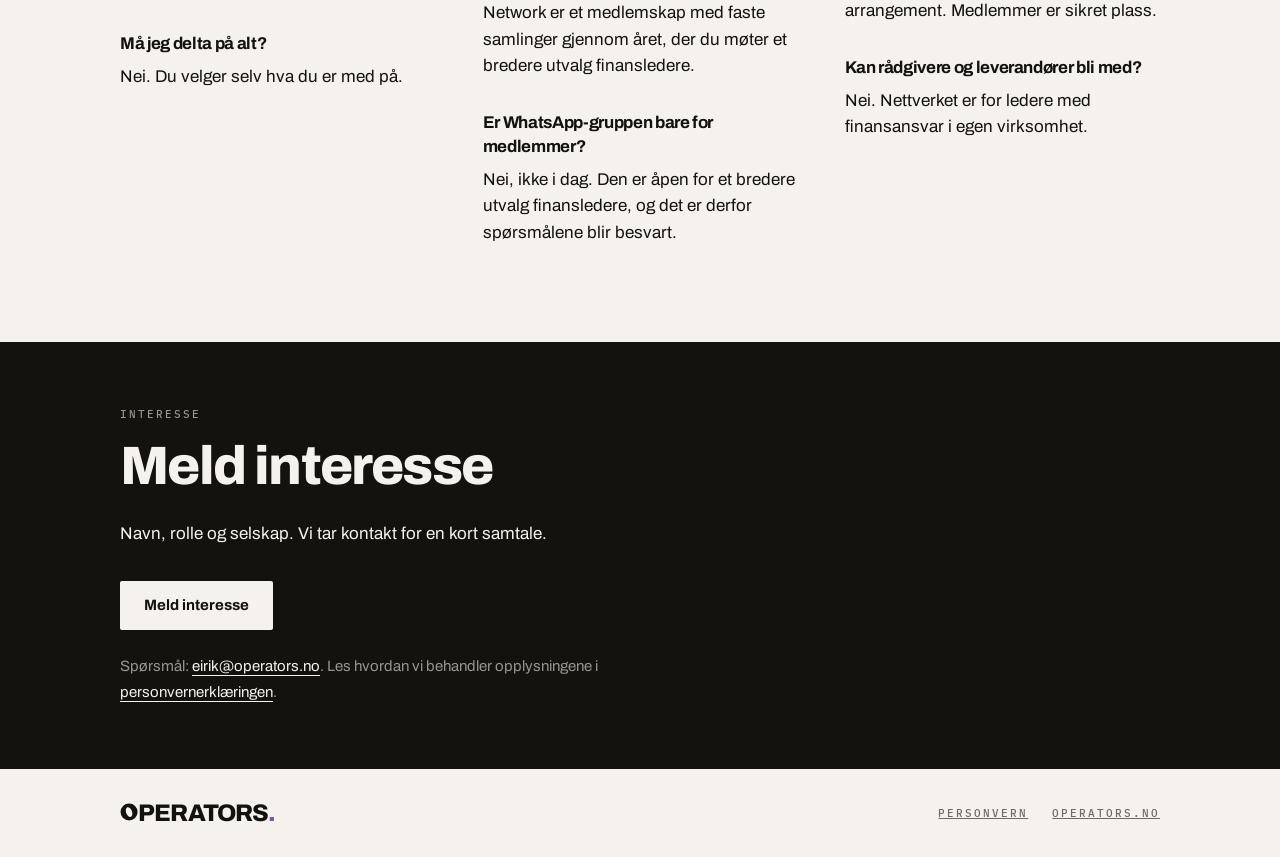
==== commit 3d2ea77f: "CFO Peer Network: «Krevende beslutninger» og AI i finansfunksjonen Co-Authored-By: Claude Opus 5.5 <" ====
--- a/cfo-peer-network/index.html
+++ b/cfo-peer-network/index.html
@@ -146,11 +146,12 @@
 <section class="section">
   <div class="wrap grid">
     <div class="span-8">
-      <h2 class="h2">Beslutningene du ikke kan ta om igjen</h2>
+      <h2 class="h2">Krevende beslutninger</h2>
       <ol class="questions plain">
         <li><span>Hvor mye runway er nok, og når bør neste runde starte?</span></li>
         <li><span>Egenkapital, gjeld eller en kombinasjon?</span></li>
         <li><span>Hvordan bygger du en finansfunksjon som tåler veksten uten å ansette for tidlig?</span></li>
+        <li><span>Hvor gir AI og automatisering faktisk effekt i finansfunksjonen?</span></li>
         <li><span>Hva må være på plass før ekspansjon, oppkjøp eller exit?</span></li>
       </ol>
       <p class="body-l">Rådgivere har meninger om alt dette. Få av dem har sittet med ansvaret selv. Her møter du folk som har gjort det.</p>
